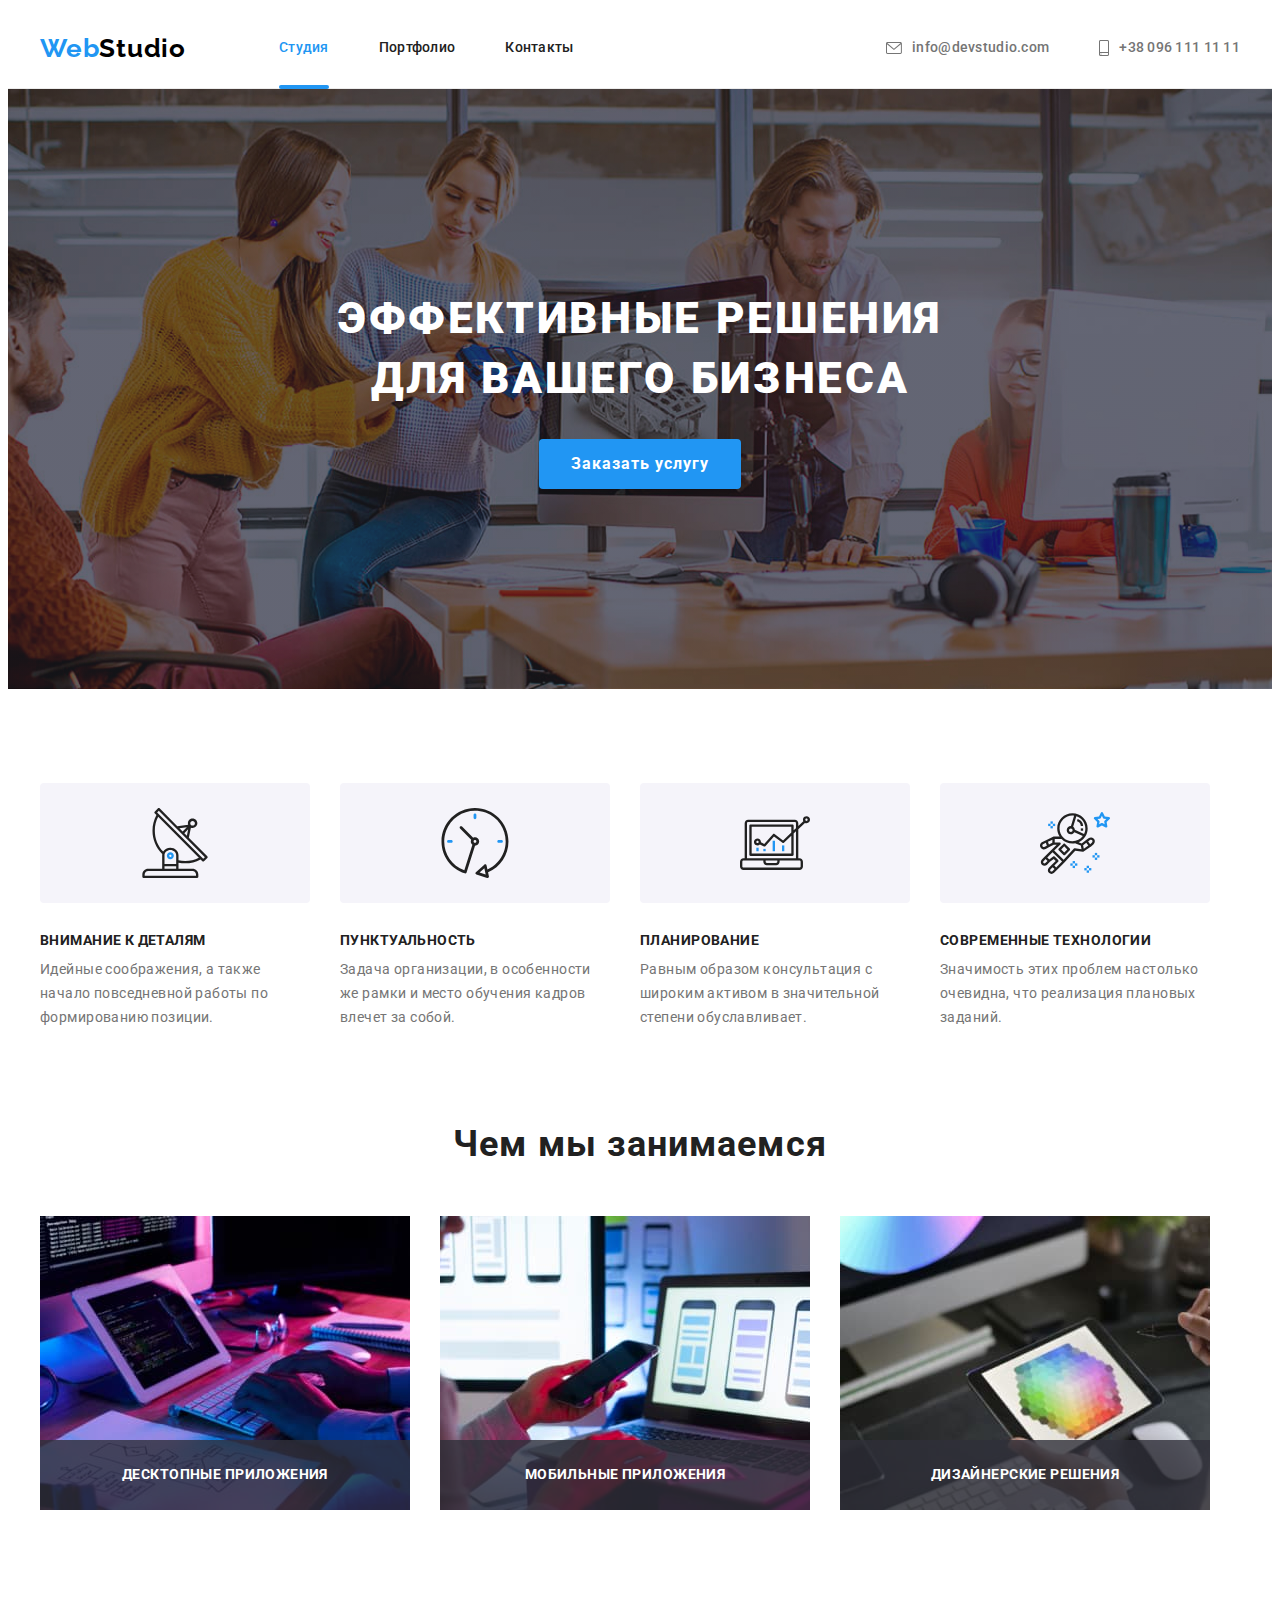
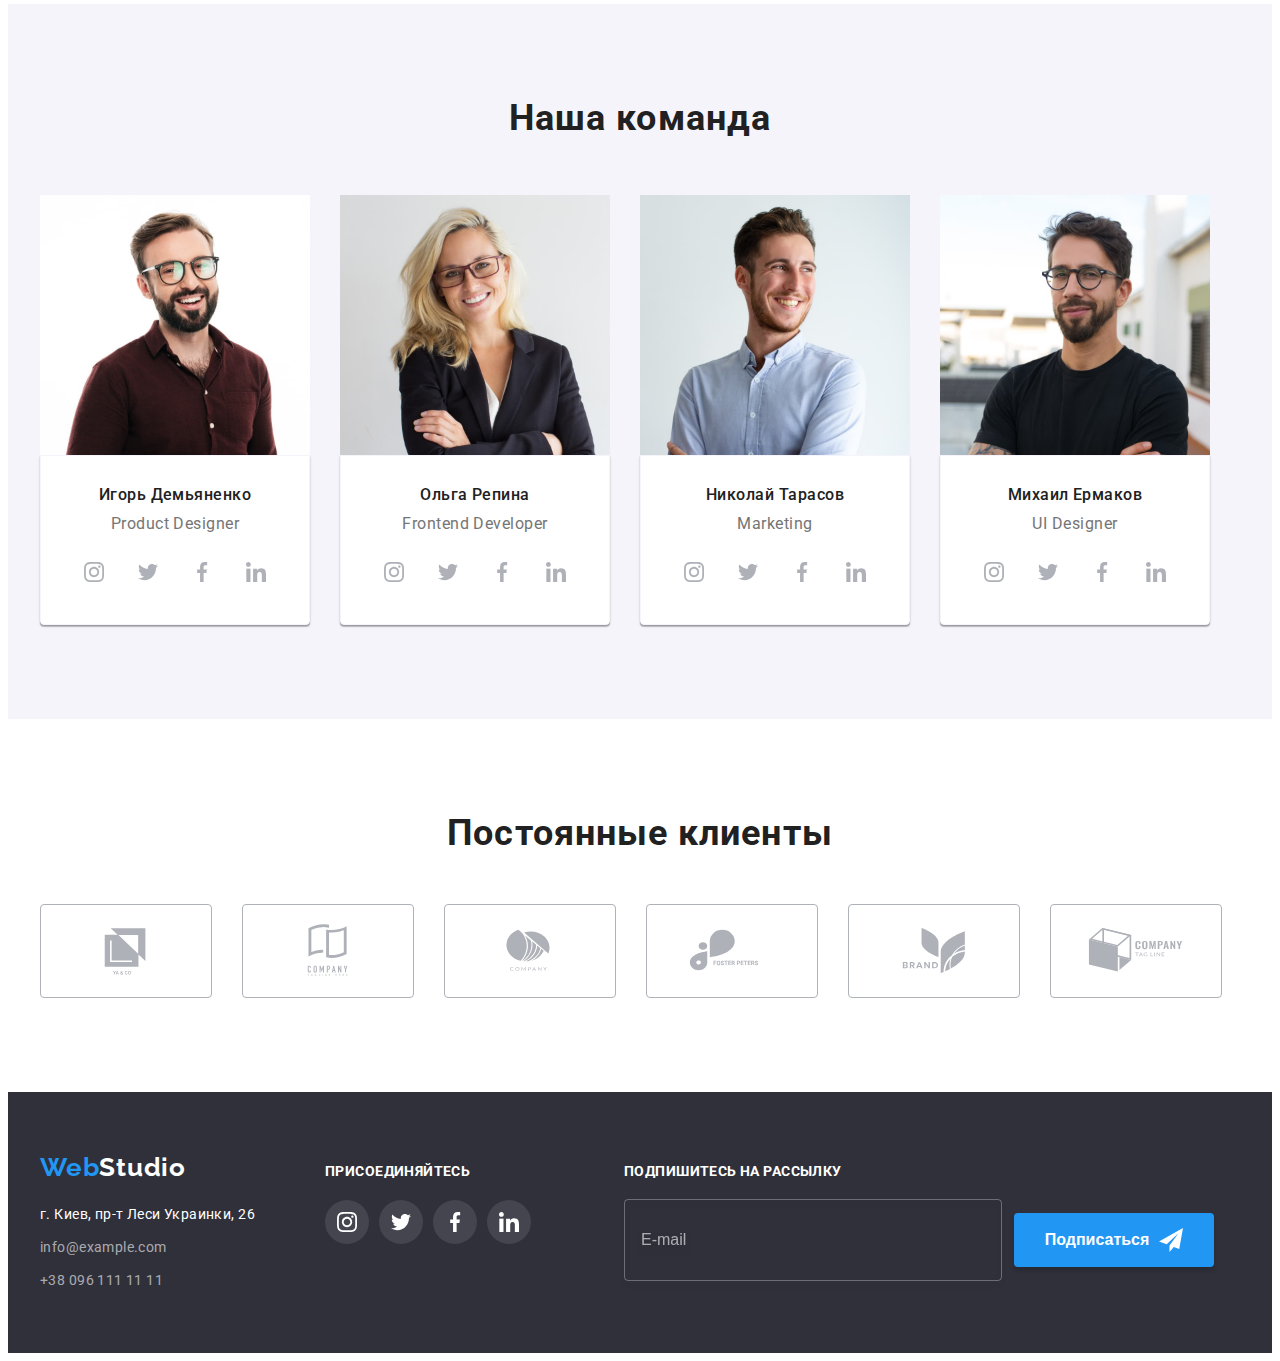
==== index.html @ 28d36714 "copied" ====
<!DOCTYPE html>
<html lang="ru">
  <head>
    <meta charset="UTF-8" />
    <meta http-equiv="X-UA-Compatible" content="IE=edge" />
    <meta name="viewport" content="width=device-width, initial-scale=1.0" />
    <title>Студия</title>
    <link
      rel="stylesheet"
      href="https://cdnjs.cloudflare.com/ajax/libs/modern-normalize/1.1.0/modern-normalize.min.css"
      integrity="sha512-wpPYUAdjBVSE4KJnH1VR1HeZfpl1ub8YT/NKx4PuQ5NmX2tKuGu6U/JRp5y+Y8XG2tV+wKQpNHVUX03MfMFn9Q=="
      crossorigin="anonymous"
      referrerpolicy="no-referrer"
    />
    <link rel="preconnect" href="https://fonts.googleapis.com" />
    <link rel="preconnect" href="https://fonts.gstatic.com" crossorigin />
    <link
      href="https://fonts.googleapis.com/css2?family=Raleway:wght@700&family=Roboto:wght@400;500;700;900&display=swap"
      rel="stylesheet"
    />
    <link rel="stylesheet" href="./css/styles.css" />
  </head>
  <body>
    <!--шапка сайта-->
    <header class="header">
      <div class="container">
        <a class="header-logo link" href="./index.html" lang="en"
          >Web<span class="logo">Studio</span></a
        >
        <nav class="header-nav">
          <ul class="header-nav-list list">
            <li class="header-item">
              <a href="./index.html" class="header-link link active">Студия</a>
            </li>
            <li class="header-item">
              <a href="./portfolio.html" class="header-link link">Портфолио</a>
            </li>
            <li class="header-item">
              <a href="" class="header-link link">Контакты</a>
            </li>
          </ul>
        </nav>
        <ul class="header-contact-list list">
          <li class="header-mail">
            <a href="mailto:info@devstudio.com" class="header-mail-link link">
              <svg class="header-mail-icon" width="16" height="12">
                <use href="./images/sprite.svg#icon-envelope"></use>
              </svg>
              info@devstudio.com</a
            >
          </li>
          <li class="header-tel">
            <a href="tel:+380961111111" class="header-tel-link link">
              <svg class="header-tel-icon" width="10" height="16">
                <use href="./images/sprite.svg#icon-smartphone"></use>
              </svg>
              +38 096 111 11 11</a
            >
          </li>
        </ul>
      </div>
    </header>
    <main>
      <!--герой-->
      <section class="hero section">
        <div class="container">
          <h1 class="hero-title">Эффективные решения для вашего бизнеса</h1>
          <button type="button" class="hero-btn-text" data-modal-open>Заказать услугу</button>
        </div>
      </section>
      <!--преимущества-->
      <section class="preference section">
        <div class="container">
          <h2 class="visually-hidden">Наши преимущества</h2>
          <ul class="preference-list list">
            <li class="preference-item">
              <div class="preference-item-picture">
                <svg class="preference-item-icon" width="70" height="70">
                  <use href="images/sprite.svg#icon-antenna"></use>
                </svg>
              </div>
              <h3 class="preference-item-title">Внимание к деталям</h3>
              <p class="preference-text">
                Идейные соображения, а также начало повседневной работы по
                формированию позиции.
              </p>
            </li>
            <li class="preference-item">
              <div class="preference-item-picture">
                <svg class="preference-item-icon" width="70" height="70">
                  <use href="images/sprite.svg#icon-clock"></use>
                </svg>
              </div>
              <h3 class="preference-item-title">Пунктуальность</h3>
              <p class="preference-text">
                Задача организации, в особенности же рамки и место обучения
                кадров влечет за собой.
              </p>
            </li>
            <li class="preference-item">
              <div class="preference-item-picture">
                <svg class="preference-item-icon" width="70" height="70">
                  <use href="images/sprite.svg#icon-diagram"></use>
                </svg>
              </div>
              <h3 class="preference-item-title">Планирование</h3>
              <p class="preference-text">
                Равным образом консультация с широким активом в значительной
                степени обуславливает.
              </p>
            </li>
            <li class="preference-item">
              <div class="preference-item-picture">
                <svg class="preference-item-icon" width="70" height="70">
                  <use href="images/sprite.svg#icon-astronaut"></use>
                </svg>
              </div>
              <h3 class="preference-item-title">Современные технологии</h3>
              <p class="preference-text">
                Значимость этих проблем настолько очевидна, что реализация
                плановых заданий.
              </p>
            </li>
          </ul>
        </div>
      </section>
      <!--виды работ-->
      <section class="works section">
        <div class="container">
          <h2 class="works-title title-text">Чем мы занимаемся</h2>
          <ul class="works-list list">
            <li class="works-item">
              <img
                src="./images/img-1.jpg"
                alt="разработка сайтов"
                width="370"
                height="294"
              />
              <div class="work-item-wrap">
                <p class="work-item-text">Десктопные приложения</p>
              </div>
            </li>
            <li class="works-item">
              <img
                src="./images/img-2.jpg"
                alt="разработка мобтльных приложений"
                width="370"
                height="294"
              />
               <div class="work-item-wrap">
                <p class="work-item-text">Мобильные приложения</p>
              </div>
            </li>
            <li class="works-item">
              <img
                src="./images/img-3.jpg"
                alt="дизайн"
                width="370"
                height="294"
              />
               <div class="work-item-wrap">
                <p class="work-item-text">Дизайнерские решения</p>
              </div>
            </li>
          </ul>
        </div>
      </section>
      <!--сотрудники-->
      <section class="team section">
        <div class="container">
          <h2 class="team-title title-text">Наша команда</h2>
          <ul class="team-list list">
            <li class="team-item">
              <img
                src="./images/photo1.jpg"
                alt="фото Игоря Демьяненко"
                width="270"
                height="260"
              />
              <div class="team-wrapper">
                <h3 class="team-item-title">Игорь Демьяненко</h3>
                <p lang="en" class="team-item-text">Product Designer</p>
                <ul class="social-list list">
                  <li class="social-list-item">
                    <a href="" class="social-list-link">
                      <svg class="social-link-icon" width="20" height="20">
                        <use href="images/sprite.svg#icon-instagram"></use>
                      </svg>
                    </a>
                  </li>
                  <li class="social-list-item">
                    <a href="" class="social-list-link">
                      <svg class="social-link-icon" width="20" height="20">
                        <use href="images/sprite.svg#icon-twitter"></use>
                      </svg>
                    </a>
                  </li>
                  <li class="social-list-item">
                    <a href="" class="social-list-link">
                      <svg class="social-link-icon" width="20" height="20">
                        <use href="images/sprite.svg#icon-facebook"></use>
                      </svg>
                    </a>
                  </li>
                  <li class="social-list-item">
                    <a href="" class="social-list-link">
                      <svg class="social-link-icon" width="20" height="20">
                        <use href="images/sprite.svg#icon-linkedin"></use>
                      </svg>
                    </a>
                  </li>
                </ul>
              </div>
            </li>
            <li class="team-item">
              <img
                src="./images/photo2.jpg"
                alt="фото Ольги Репиной"
                width="270"
                height="260"
              />
              <div class="team-wrapper">
                <h3 class="team-item-title">Ольга Репина</h3>
                <p lang="en" class="team-item-text">Frontend Developer</p>
                <ul class="social-list list">
                  <li class="social-list-item">
                    <a href="" class="social-list-link">
                      <svg class="social-link-icon" width="20" height="20">
                        <use href="images/sprite.svg#icon-instagram"></use>
                      </svg>
                    </a>
                  </li>
                  <li class="social-list-item">
                    <a href="" class="social-list-link">
                      <svg class="social-link-icon" width="20" height="20">
                        <use href="images/sprite.svg#icon-twitter"></use>
                      </svg>
                    </a>
                  </li>
                  <li class="social-list-item">
                    <a href="" class="social-list-link">
                      <svg class="social-link-icon" width="20" height="20">
                        <use href="images/sprite.svg#icon-facebook"></use>
                      </svg>
                    </a>
                  </li>
                  <li class="social-list-item">
                    <a href="" class="social-list-link">
                      <svg class="social-link-icon" width="20" height="20">
                        <use href="images/sprite.svg#icon-linkedin"></use>
                      </svg>
                    </a>
                  </li>
                </ul>
              </div>
            </li>
            <li class="team-item">
              <img
                src="./images/photo3.jpg"
                alt="фото Николая Тарасова"
                width="270"
                height="260"
              />
              <div class="team-wrapper">
                <h3 class="team-item-title">Николай Тарасов</h3>
                <p lang="en" class="team-item-text">Marketing</p>
                <ul class="social-list list">
                  <li class="social-list-item">
                    <a href="" class="social-list-link">
                      <svg class="social-link-icon" width="20" height="20">
                        <use href="images/sprite.svg#icon-instagram"></use>
                      </svg>
                    </a>
                  </li>
                  <li class="social-list-item">
                    <a href="" class="social-list-link">
                      <svg class="social-link-icon" width="20" height="20">
                        <use href="images/sprite.svg#icon-twitter"></use>
                      </svg>
                    </a>
                  </li>
                  <li class="social-list-item">
                    <a href="" class="social-list-link">
                      <svg class="social-link-icon" width="20" height="20">
                        <use href="images/sprite.svg#icon-facebook"></use>
                      </svg>
                    </a>
                  </li>
                  <li class="social-list-item">
                    <a href="" class="social-list-link">
                      <svg class="social-link-icon" width="20" height="20">
                        <use href="images/sprite.svg#icon-linkedin"></use>
                      </svg>
                    </a>
                  </li>
                </ul>
              </div>
            </li>
            <li class="team-item">
              <img
                src="./images/photo4.jpg"
                alt="фото Михаила Ермаковв"
                width="270"
                height="260"
              />
              <div class="team-wrapper">
                <h3 class="team-item-title">Михаил Ермаков</h3>
                <p lang="en" class="team-item-text">UI Designer</p>
                <ul class="social-list list">
                  <li class="social-list-item">
                    <a href="" class="social-list-link">
                      <svg class="social-link-icon" width="20" height="20">
                        <use href="images/sprite.svg#icon-instagram"></use>
                      </svg>
                    </a>
                  </li>
                  <li class="social-list-item">
                    <a href="" class="social-list-link">
                      <svg class="social-link-icon" width="20" height="20">
                        <use href="images/sprite.svg#icon-twitter"></use>
                      </svg>
                    </a>
                  </li>
                  <li class="social-list-item">
                    <a href="" class="social-list-link">
                      <svg class="social-link-icon" width="20" height="20">
                        <use href="images/sprite.svg#icon-facebook"></use>
                      </svg>
                    </a>
                  </li>
                  <li class="social-list-item">
                    <a href="" class="social-list-link">
                      <svg class="social-link-icon" width="20" height="20">
                        <use href="images/sprite.svg#icon-linkedin"></use>
                      </svg>
                    </a>
                  </li>
                </ul>
              </div>
            </li>
          </ul>
        </div>
      </section>
    
    <!--------------постоянные клиенты-------------->
    <section class="section">
      <div class="container">
        <h2 class="clients-title title-text">Постоянные клиенты</h2>
        <ul class="clients-list list">
          <li class="clients-item">
            <a href="" class="client">
              <svg class="clients-icon" width="106" height="60">
                <use href="./images/sprite.svg#icon-logo1"></use>
              </svg>
            </a>
          </li>
          <li class="clients-item">
            <a href="" class="client">
              <svg class="clients-icon" width="106" height="60">
                <use href="./images/sprite.svg#icon-logo2"></use>
              </svg>
            </a>
          </li>
          <li class="clients-item">
            <a href="" class="client">
              <svg class="clients-icon" width="106" height="60">
                <use href="./images/sprite.svg#icon-logo3"></use>
              </svg>
            </a>
          </li>
          <li class="clients-item">
            <a href="" class="client">
              <svg class="clients-icon" width="106" height="60">
                <use href="./images/sprite.svg#icon-logo4"></use>
              </svg>
            </a>
          </li>
          <li class="clients-item">
            <a href="" class="client">
              <svg class="clients-icon" width="106" height="60">
                <use href="./images/sprite.svg#icon-logo5"></use>
              </svg>
            </a>
          </li>
          <li class="clients-item">
            <a href="" class="client">
              <svg class="clients-icon" width="106" height="60">
                <use href="./images/sprite.svg#icon-logo6"></use>
              </svg>
            </a>
          </li>
        </ul>
      </div>
    </section>
    </main>
    <!--подвал-->
    <footer class="footer section">
      
      <div class="container footer-container">
       
        <div class="footer-contacts">
        <a href="./index.html" lang="en" class="footer-logo-link link"
          >Web<span class="footer-logo">Studio</span></a
        >
        <address class="contacts">
          <ul class="contacts-list list">
            <li class="contacts-item">
              <a
                href="https://bit.ly/3pXMvUd"
                class="adress link"
                target="_blank"
                rel="noopener noreferrer nofollow"
                >г. Киев, пр-т Леси Украинки, 26</a
              >
            </li>
            <li class="contacts-item">
              <a class="adress-item link" href="mailto:info@devstudio.com"
                >info@example.com</a
              >
            </li>
            <li class="contacts-item">
              <a class="adress-item link" href="tel:+380961111111"
                >+38 096 111 11 11</a
              >
            </li>
          </ul>
        </address>
        </div>
        <div class="footer-social">
          <h3 class="footer-social-title">Присоединяйтесь</h3>
          <ul class="footer-social-list list">
            <li class="footer-social-item">
              <a href="" class="footer-social-link">
                      <svg class="footer-social-link-icon" width="20" height="20">
                        <use href="images/sprite.svg#icon-instagram"></use>
                      </svg>
                    </a>
            </li>
            <li class="footer-social-item">
              <a href="" class="footer-social-link">
                      <svg class="footer-social-link-icon" width="20" height="20">
                        <use href="images/sprite.svg#icon-twitter"></use>
                      </svg>
                    </a>
            </li>
            <li class="footer-social-item">
              <a href="" class="footer-social-link">
                      <svg class="footer-social-link-icon" width="20" height="20">
                        <use href="images/sprite.svg#icon-facebook"></use>
                      </svg>
                    </a>
            </li>
            <li class="footer-social-item">
              <a href="" class="footer-social-link">
                      <svg class="footer-social-link-icon" width="20" height="20">
                        <use href="images/sprite.svg#icon-linkedin"></use>
                      </svg>
                    </a>
            </li>
          </ul>
        </div>
        <div class="subscribe">
<h3 class="subscribe-title">Подпишитесь на рассылку</h3>
<form class="subscribe-form">
  <input class="subscribe-mail" type="email" name="mail" placeholder="E-mail">
  <button class="submit-btn" type="submit">Подписаться
    <svg class="submit-btn-icon" width="24" height="24">
      <use href="./images/sprite.svg#icon-icon-send"></use>
    </svg>
  </button>
</form>        
</div>
</div>
    </footer>
    <div class="backdrop is-hidden" data-modal>
      <div class="modal">
        <button type="button" class="modal-close-btn" data-modal-close>
          <svg class="modal-close-btn-icon" width="18" height="18">
            <use href="images/sprite.svg#icon-close-btn">

            </use>
          </svg>
          <script src="./js/modal.js"></script>
        </button>
        <form class="contact-form">
          <b class="modal-form-title">Оставьте свои данные, мы вам перезвоним</b>
          <label class="contact-form-field">
            <span class="contact-form-field-name">
            Имя</span>
            <span class="contact-form-input-wrap">
            <input class="contact-form-input" type="text" name="user-name" minlength="2">
            <svg class="contact-form-input-icon" width="18" height="18">
              <use href="images/sprite.svg#icon-person-modal"></use>
            </svg></span>
          </label>
          <label class="contact-form-field">
            <span class="contact-form-field-name">
            Телефон</span>
            <span class="contact-form-input-wrap">
            <input class="contact-form-input" type="tel" name="user-phone-number" pattern="[0-9]{3}-[0-9]{3}-[0-9]{2}-[0-9]{2}" title="xxx-xxx-xx-xx"> 
            <svg class="contact-form-input-icon" width="18" height="18">
              <use href="images/sprite.svg#icon-phone-modal"></use>
            </svg></span>
          </label>
          <label class="contact-form-field">
            <span class="contact-form-field-name">
            Почта</span>
            <span class="contact-form-input-wrap">
            <input class="contact-form-input" type="email">
            <svg class="contact-form-input-icon" width="18" height="18">
              <use href="images/sprite.svg#icon-email-modal"></use>
            </svg></span>
          </label>
          <label class="contact-form-comment-field">
            <span class="contact-form-field-name">
            Комментарий</span>
            <textarea class="contact-form-comment" name="user-comment" placeholder="Введите текст"></textarea>
          </label>
          <input class="contact-form-checkbox visually-hidden" type="checkbox" id="checkbox-policy" name="usere-policy" required>
          <label class="contact-form-checkbox-label" for="checkbox-policy">Соглашаюсь с рассылкой и принимаю&nbsp; <a class="contact-form-checkbox-link" href="">Условия договора</a></label>
        <button class="contact-form-btn" type="submit">Отправить</button>
        </form>
      </div>
    </div>
  </body>
</html>
---- css/styles.css ----
:root {
  --header-color: #757575;
  --main-title-color: #ffffff;
  --title-color: #212121;
  --main-text-color: #757575;
  --accent-color: #2196f3;
  --btn-color: #212121;
  --tipical-margin: 30px;
  --transition-duration: 250ms;
  --transition-timing-function: cubic-bezier(0.4, 0, 0.2, 1);
}

body {
  font-family: "Roboto", Arial, sans-serif;
}
p,
h1,
h2,
h3,
h4,
h5,
h6 {
  margin: 0;
}
ul,
ol {
  padding: 0;
  margin: 0;
}
button {
  cursor: pointer;
}
img {
  display: block;
}
.link {
  text-decoration: none;
}
.list {
  list-style: none;
  display: flex;
}

.title-text {
  font-weight: 700;
  font-size: 36px;
  line-height: 1.16;
  text-align: center;
  letter-spacing: 0.03em;
}
.visually-hidden {
  position: absolute;
  width: 1px;
  height: 1px;
  margin: -1px;
  border: 0;
  padding: 0;
  white-space: nowrap;
  clip-path: inset(100%);
  clip: rect(0 0 0 0);
  overflow: hidden;
}
.container {
  width: 1200px;
  padding-left: 15px;
  padding-right: 15px;
  margin-left: auto;
  margin-right: auto;
}
.section {
  padding-top: 94px;
  padding-bottom: 94px;
}
/* ------------------Header-------------------*/
.header .container {
  display: flex;
  align-items: center;
}
.header {
  border-bottom: 1px solid #ececec;
}
.header-logo {
  font-family: "Raleway", Tahoma, sans-serif;
  font-weight: 700;
  font-size: 26px;
  line-height: 1.19;
  letter-spacing: 0.03em;
  color: var(--accent-color);
  margin-right: 93px;
}
.logo {
  font-family: "Raleway" Tahoma, sans-serif;
  font-weight: 700;
  font-size: 26px;
  line-height: 1.19;
  letter-spacing: 0.03em;
  color: #000000;
}
.header-link {
  display: block;
  font-weight: 500;
  font-size: 14px;
  line-height: 1.14;
  letter-spacing: 0.02em;
  color: var(--title-color);
  padding: 32px 0;
  transition: color var(--transition-duration) var(--transition-timing-function);
}
.header-link:hover,
.header-link:focus {
  color: var(--accent-color);
}
.header-nav {
  display: flex;
  align-items: center;
}
.header-item {
  display: block;
  position: relative;
}
.header-item:not(:last-child) {
  margin-right: 50px;
}
.header-tel-link {
  transition: color var(--transition-duration) var(--transition-timing-function);
  display: flex;
  align-items: center;
  justify-content: center;
  font-weight: 500;
  font-size: 14px;
  line-height: 1.14;
  letter-spacing: 0.02em;
  color: var(--header-color);
}

.header-mail-link {
  transition: color var(--transition-duration) var(--transition-timing-function);
  display: flex;
  align-items: center;
  justify-content: center;
  font-weight: 500;
  font-size: 14px;
  line-height: 1.14;
  letter-spacing: 0.02em;
  color: var(--header-color);
  margin-left: auto;
}
.header-mail {
  margin-right: 50px;
}
.header-tel-link:hover,
.header-tel-link:focus {
  color: var(--accent-color);
}

.header-mail-link:hover,
.header-mail-link:focus {
  color: var(--accent-color);
}
.link.active {
  color: var(--accent-color);
}
.link.active::before {
  position: absolute;
  left: 0;
  bottom: -1px;
  width: 100%;
  content: "";
  height: 4px;
  background-color: var(--accent-color);
  border-radius: 2px;
  display: block;
}
.header-contact-list {
  margin-left: auto;
}
.header-mail-icon {
  transition: fill var(--transition-duration) var(--transition-timing-function);
  margin-right: 10px;
  fill: var(--main-text-color);
}
.header-tel-icon {
  transition: fill var(--transition-duration) var(--transition-timing-function);
  margin-right: 10px;
  fill: var(--main-text-color);
}
.header-mail-link:focus .header-mail-icon,
.header-mail-link:hover .header-mail-icon {
  fill: var(--accent-color);
}
.header-tel-link:focus .header-tel-icon,
.header-tel-link:hover .header-tel-icon {
  fill: var(--accent-color);
}
/* ------------------Hero--------------------*/

.hero {
  background-image: linear-gradient(
      rgba(47, 48, 58, 0.4),
      rgba(47, 48, 58, 0.4)
    ),
    url("../images/hero-photo.jpg");
  background-size: cover;
  background-color: #2f303a;
  background-position: center;
  text-align: center;
  padding: 200px 0 200px 0;
  margin: auto;
  max-width: 1600px;
  background-position: 50% 50$;
}
.hero-title {
  font-weight: 900;
  font-size: 44px;
  line-height: 1.36;
  text-align: center;
  letter-spacing: 0.06em;
  text-transform: uppercase;
  color: var(--main-title-color);
  margin-bottom: var(--tipical-margin);
  max-width: 696px;
  margin-left: auto;
  margin-right: auto;
}
.hero-btn-text {
  transition: background-color var(--transition-duration)
    var(--transition-timing-function);
  display: inline-block;
  padding: 10px 32px;
  min-width: 200px;
  font-family: inherit;
  font-weight: 700;
  font-size: 16px;
  line-height: 1.87;
  text-align: center;
  letter-spacing: 0.06em;
  box-shadow: 0px 4px 4px rgba(0, 0, 0, 0.15);
  border-radius: 4px;
  border: none;
  color: #ffffff;
  background-color: var(--accent-color);
}
.hero-btn-text:hover,
.hero-btn-text:focus {
  background-color: #188ce8;
}
/* ------------------Preference---------------*/
.preference {
  padding-bottom: 0;
}
.preference-list {
  display: flex;
  justify-content: space-between;
}
.preference-item-picture {
  display: flex;
  align-items: center;
  justify-content: center;
  width: 270px;
  height: 120px;
  background-color: #f5f4fa;
  border-radius: 4px;
  margin-bottom: var(--tipical-margin);
}
.preference-item:not(:last-child) {
  margin-right: var(--tipical-margin);
  max-width: 270px;
}
.preference-item-title {
  font-weight: 700;
  font-size: 14px;
  line-height: 1.14;
  letter-spacing: 0.03em;
  text-transform: uppercase;
  color: var(--title-color);
  margin-bottom: 10px;
}
.preference-text {
  font-size: 14px;
  line-height: 1.71;
  letter-spacing: 0.03em;
  color: var(--main-text-color);
}

/* ------------------Works---------------*/

.works-title {
  color: var(--title-color);
  margin-bottom: 50px;
}
.works-item:not(:nth-child(3n)) {
  margin-right: var(--tipical-margin);
}
.works-item {
  position: relative;
}
.work-item-text {
  font-weight: 700;
  font-size: 14px;
  line-height: 1.14;
  text-align: center;
  letter-spacing: 0.03em;
  text-transform: uppercase;
  color: var(--main-title-color);
}
.work-item-wrap {
  background-color: rgba(47, 48, 58, 0.8);
  padding-top: 27px;
  padding-bottom: 27px;
  position: absolute;
  bottom: 0;
  width: 100%;
}

/* ------------------Team---------------*/
.team {
  background: #f5f4fa;
}
.team-list {
  display: flex;
}
.team-item:not(:nth-child(4n)) {
  margin-right: var(--tipical-margin);
}
.team-title {
  color: var(--title-color);
  margin-bottom: 55px;
}
.team-item-title {
  font-weight: 500;
  font-size: 16px;
  line-height: 1.18;
  text-align: center;
  letter-spacing: 0.03em;
  color: var(--title-color);
  margin-bottom: 10px;
}
.team-item-text {
  font-size: 16px;
  line-height: 1.18;
  text-align: center;
  letter-spacing: 0.03em;
  color: var(--main-text-color);
  margin-bottom: 16px;
}
.team-wrapper {
  background-color: #fff;
  border: 1px solid #f5f4fa;
  padding: var(--tipical-margin);
  box-shadow: 0px 1px 3px rgba(0, 0, 0, 0.12), 0px 1px 1px rgba(0, 0, 0, 0.14),
    0px 2px 1px rgba(0, 0, 0, 0.2);
  border-radius: 0px 0px 4px 4px;
}
.social-list-link {
  transition: background-color var(--transition-duration)
    var(--transition-timing-function);
  display: flex;
  align-items: center;
  justify-content: center;
  width: 44px;
  height: 44px;
  border-radius: 50%;
  background-color: transparent;
}
.social-list {
  display: flex;
  justify-content: center;
}
.social-list-item:not(:last-child) {
  margin-right: 10px;
}
.social-list-link:hover,
.social-list-link:focus {
  background-color: var(--accent-color);
}
.social-list-link:hover .social-link-icon,
.social-list-link:focus .social-link-icon {
  fill: var(--main-title-color);
}
.social-link-icon {
  transition: fill var(--transition-duration)
    var(--transition-timing-function);
  fill: #afb1b8;
}
/*____________________Clients_____________*/
.clients-title {
  font-size: 36px;
  line-height: 1.16;
  text-align: center;
  letter-spacing: 0.03em;
  margin-bottom: 50px;
  color: var(--title-color);
}
.client {
  transition: border-color var(--transition-duration)
    var(--transition-timing-function);
  display: flex;
  align-items: center;
  justify-content: center;
  width: 170px;
  height: 92px;
  border: 1px solid #afb1b8;
  border-radius: 4px;
}
.clients-icon {
  transition: fill var(--transition-duration) var(--transition-timing-function);
  fill: #afb1b8;
}
.clients-item:not(:last-child) {
  margin-right: var(--tipical-margin);
}
.client:hover,
.client:focus {
  border-color: var(--accent-color);
}
.client:hover .clients-icon,
.client:focus .clients-icon {
  fill: var(--accent-color);
}

/* ------------------Footer---------------*/
.footer {
  background-color: #2f303a;
  padding: 60px 0;
}
.footer-logo-link {
  display: inline-block;
  margin-bottom: 20px;
  font-family: "Raleway";
  font-style: normal;
  font-weight: 700;
  font-size: 26px;
  line-height: 31px;
  letter-spacing: 0.03em;
  color: var(--accent-color);
}
.footer-logo {
  color: #ffffff;
}

.contacts {
  font-style: normal;
}
.contacts-list {
  display: inline-block;
}
.footer-contacts {
  display: block;
  margin-right: 70px;
}
.adress-item {
  transition: color var(--transition-duration) var(--transition-timing-function);
  font-style: normal;
  font-size: 14px;
  line-height: 1.71;
  letter-spacing: 0.03em;
  color: rgba(255, 255, 255, 0.6);
}
.contacts-item:not(:last-child) {
  margin-bottom: 9px;
}
.adress-item:hover,
.adress-item:focus {
  color: #ffffff;
}
.adress {
  font-style: normal;
  font-size: 14px;
  line-height: 1.71;
  letter-spacing: 0.03em;
  color: #ffffff;
}
.footer-social {
  display: block;
}
.footer-social-list {
  display: flex;
  align-items: center;
  justify-content: center;
}
.footer-social-title {
  font-size: 14px;
  line-height: 1.14;
  letter-spacing: 0.03em;
  text-transform: uppercase;
  color: var(--main-title-color);
  margin-bottom: 20px;
}
.footer-social-link-icon {
  fill: var(--main-title-color);
}
.footer-social-link {
  transition: background-color var(--transition-duration)
    var(--transition-timing-function);
  display: flex;
  align-items: center;
  justify-content: center;
  width: 44px;
  height: 44px;
  border-radius: 50%;
  background-color: rgba(255, 255, 255, 0.1);
}
.footer-social-link:hover,
.footer-social-link:focus {
  background-color: var(--accent-color);
}

.footer-container {
  display: flex;
  align-items: baseline;
}
.footer-social-item:not(:last-child) {
  margin-right: 10px;
}
.subscribe-title {
  font-weight: 700;
font-size: 14px;
line-height: 1,14;
letter-spacing: 0.03em;
text-transform: uppercase;
color: var(--main-title-color);
margin-left: 93px;
margin-bottom: 20px;
}
.subscribe-mail {
  width: 358px;
  height: 50px;
  border: 1px solid rgba(255, 255, 255, 0.3);
filter: drop-shadow(0px 4px 4px rgba(0, 0, 0, 0.15));
border-radius: 4px;
background-color: transparent;
color: var(--main-title-color);
padding-left: 16px;
padding-top: 15px;
padding-bottom: 15px;
transition: border-color var(--transition-duration) var(--transition-timing-function);
}
.subscribe-mail:focus {
  outline: none;
  border-color: var(--accent-color);
}
.subscribe-mail::placeholder {
  font-size: 16px;
line-height: 20px;
color: rgba(255, 255, 255, 0.6);
}
.submit-btn {
  background-color: var(--accent-color);
  box-shadow: 0px 4px 4px rgba(0, 0, 0, 0.15);
border-radius: 4px;
margin-left: 12px;
padding-top: 10px;
padding-bottom: 10px;
min-width: 200px;
display: flex;
align-items: center;
justify-content: center;
font-weight: 700;
font-size: 16px;
line-height: 30px;
color: var(--main-title-color);
border-color: transparent;
cursor: pointer;
}
.subscribe-form {
  display: flex;
  align-items: center;
  margin-left: 93px;
}
.submit-btn-icon {
  fill: var(--main-title-color);
  margin-left: 10px;
}

/*-------------------Modal-----------------------*/

.backdrop {
  position: fixed;
  top: 0%;
  left: 0%;
  bottom: 0%;
  right: 0%;
  background-color: rgba(0, 0, 0, 0.2);
  transition: opacity var(--transition-duration) var(--transition-timing-function), visibility var(--transition-duration) var(--transition-timing-function);
}
.modal {
  position: absolute;
  left: 50%;
  top: 50%;
  transform: translate(-50%, -50%);
  width: 528px;
  height: 581px;
  background-color: var(--main-title-color);
  border-radius: 4px;
  padding: 40px;
}
.modal-close-btn {
  position: absolute;
  top: 8px;
  right: 8px;
  display: flex;
  align-items: center;
  justify-content: center;
  width: 30px;
  height: 30px;
  border-radius: 50%;
  border: 1px solid rgba(0, 0, 0, 0.1);
  background-color: transparent;
  cursor: pointer;
  padding: 0;
  
}
.modal-close-btn-icon {
  fill: #000000;
  transition: fill var(--transition-duration) var(--transition-timing-function);
}
.modal-close-btn:hover .modal-close-btn-icon,
.modal-close-btn:focus .modal-close-btn-icon {
  fill: var(--accent-color);
}
.backdrop.is-hidden {
  opacity: 0;
  visibility: hidden;
  pointer-events: none;
}
.modal-form-title {
  font-weight: 700;
font-size: 20px;
line-height: 1.15;
text-align: center;
letter-spacing: 0.03em;
color: var(--btn-color);
margin-bottom: 12px;
}
/*---------------------Contact-Form---------------------*/

.contact-form {
  display: flex;
  flex-direction: column;
}
.contact-form-input {
  width: 100%;
  height: 40px;
  padding-left: 42px;
  border: 1px solid rgba(33, 33, 33, 0.2);
border-radius: 4px;
transition: border-color var(--transition-duration) var(--transition-timing-function);
}
.contact-form-input:focus {
  border-color: var(--accent-color);
  outline: none;
} 
.contact-form-field{
  font-size: 12px;
  line-height: 1.16;
  letter-spacing: 0.01em;
  color: var(--header-color);  
  display: block;
  
}
.contact-form-field:not(:last-child) {
  margin-bottom: 10px;
}
.contact-form-field-name {
  font-size: 12px;
line-height: 1.16;
letter-spacing: 0.01em;
color: var(--main-text-color);
display: block;
}
.contact-form-input-icon {
  position: absolute;
  top: 50%;
  left: 12px;
  transform: translateY(-50%);
  fill: var(--btn-color);
  transition: fill var(--transition-duration) var(--transition-timing-function);
}
.contact-form-input:focus + .contact-form-input-icon {
fill: var(--accent-color);
}
.contact-form-input-wrap {
  position: relative;
  display: block;
  margin-top: 4px;
/*   width: 448px;
  height: 40px; */
}
.contact-form-comment {
  display: block;
  width: 100%;
  height: 120px;
  margin-top: 4px;
  padding: 12px 16px;
  font-size: 14px;
  line-height: 1.14;
  letter-spacing: 0.01em;
  resize: none;
  border: 1px solid rgba(33, 33, 33, 0.2);
border-radius: 4px;
transition: border-color var(--transition-duration) var(--transition-timing-function);
}
.contact-form-comment::placeholder {
  color:  rgba(117, 117, 117, 0.5);
  font-size: 14px;
line-height: 1.14;
letter-spacing: 0.01em;
}
.contact-form-comment:focus {
  border-color: var(--accent-color);
  outline: none;
} 
.contact-form-checkbox-label {
  display: flex;
  align-items: center;
  font-size: 14px;
line-height: 1.71;
letter-spacing: 0.03em;
color: var(--main-text-color);
margin-top: 20px;
margin-left: 12px;
}
.contact-form-checkbox-label::before {
  content: "";
  display: block;
  margin-right: 7px;
  height: 15px;
  width: 16px;
  border: 1px solid var(--btn-color);
cursor: pointer;
}
.contact-form-checkbox:checked + .contact-form-checkbox-label::before {
  background-color: var(--accent-color);
  background-image: url(../images/icon\ check.svg);
  background-position: center;
  border-color: transparent;
}
.contact-form-checkbox:focus + .contact-form-checkbox-label::before {
  border: 2px solid var(--accent-color);
}
.contact-form-checkbox-link {
  color: var(--accent-color);
}
.contact-form-btn {
  color: var(--main-title-color);
  background-color: var(--accent-color);
  box-shadow: 0px 4px 4px rgba(0, 0, 0, 0.25);
  font-weight: 700;
font-size: 16px;
line-height: 1.88;
text-align: center;
letter-spacing: 0.06em;
cursor: pointer;
  border-radius: 4px;
  border: none;
  min-width: 200px;
  padding-top: 10px;
  padding-bottom: 10px;
  align-self: center;
  margin-top: var(--tipical-margin);
  transition: background-color var(--transition-duration) var(--transition-timing-function);
}
.contact-form-btn:hover,
.contact-form-btn:focus {
  background-color: #188ce8;
}
/* ------------------Portfolio-filters---------------*/
.filters-btn {
  transition: color var(--transition-duration) var(--transition-timing-function),
    background-color var(--transition-duration)
      var(--transition-timing-function),
    box-shadow var(--transition-duration) var(--transition-timing-function);
  font-family: inherit;
  font-weight: 500;
  font-size: 16px;
  line-height: 1.62;
  text-align: center;
  letter-spacing: 0.03em;
  cursor: pointer;
  border-radius: 4px;
  border: none;
  color: var(--btn-color);
  background-color: #f5f4fa;
  text-align: center;
  padding: 6px 22px;
}
.filters-btn:hover,
.filters-btn:focus {
  color: #ffffff;
  background-color: var(--accent-color);
  box-shadow: 0px 4px 4px rgba(0, 0, 0, 0.25);
}
.filters-item:not(:last-child) {
  margin-right: 8px;
}
.projects-item-title {
  font-weight: 700;
  font-size: 18px;
  line-height: 2;
  letter-spacing: 0.06em;
  color: var(--title-color);
  margin-bottom: 4px;
}
.projects-item-text {
  font-size: 16px;
  line-height: 1.88;
  letter-spacing: 0.03em;
  color: #757575;
}
.filters-list {
  margin-bottom: 50px;
  align-items: center;
  justify-content: center;
}
.projects-list {
  display: flex;
  flex-wrap: wrap;
  margin-left: -30px;
  margin-top: -30px;
}
.projects-items {
  flex-basis: calc((100% - 90px) / 3);
  margin-left: 30px;
  margin-top: 30px;
}
.project-text-wraper {
  border-bottom: 1px solid #eeeeee;
  border-right: 1px solid #eeeeee;
  border-left: 1px solid #eeeeee;
  padding: 24px 20px;
}
.project-link {
  transition: box-shadow var(--transition-duration)
    var(--transition-timing-function);
  display: block;
}
.project-link:hover,
.project-link:focus {
  box-shadow: 0px 1px 1px rgba(0, 0, 0, 0.12), 0px 4px 4px rgba(0, 0, 0, 0.06),
    1px 4px 6px rgba(0, 0, 0, 0.16);
}
.project-link-text {
  transform: translateY(0);
  position: absolute;
  top: 100%;
  left: 0;
  width: 100%;
  height: 100%;
  font-size: 18px;
  line-height: 1.55;
  color: var(--main-title-color);
  letter-spacing: 0.03em;
  background-color: var(--accent-color);
  padding: 64px 23px;
  transition: transform var(--transition-duration)
    var(--transition-timing-function);
}
.project-link-wrap {
  position: relative;
  overflow: hidden;
}
.project-link:hover .project-link-text,
.project-link:focus .project-link-text {
  transform: translateY(-100%);
  transition: transform var(--transition-duration)
    var(--transition-timing-function);
}
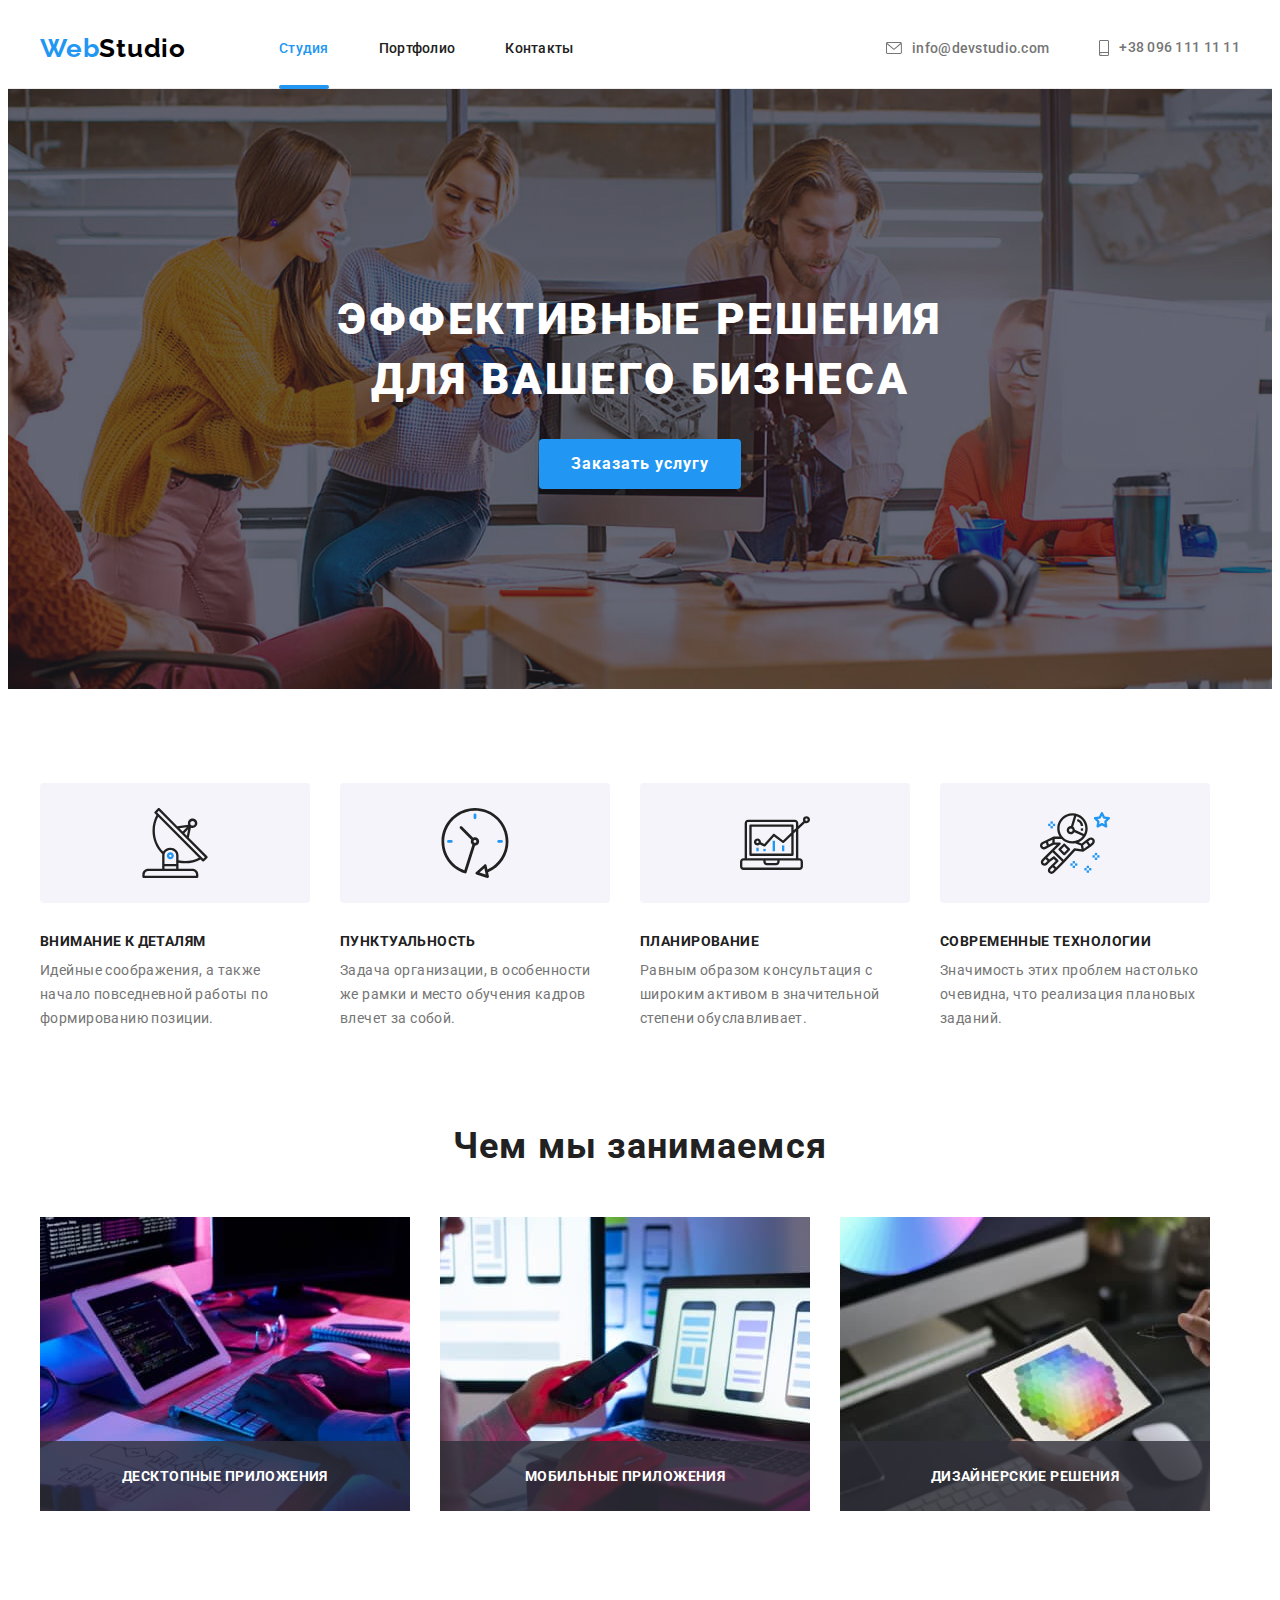
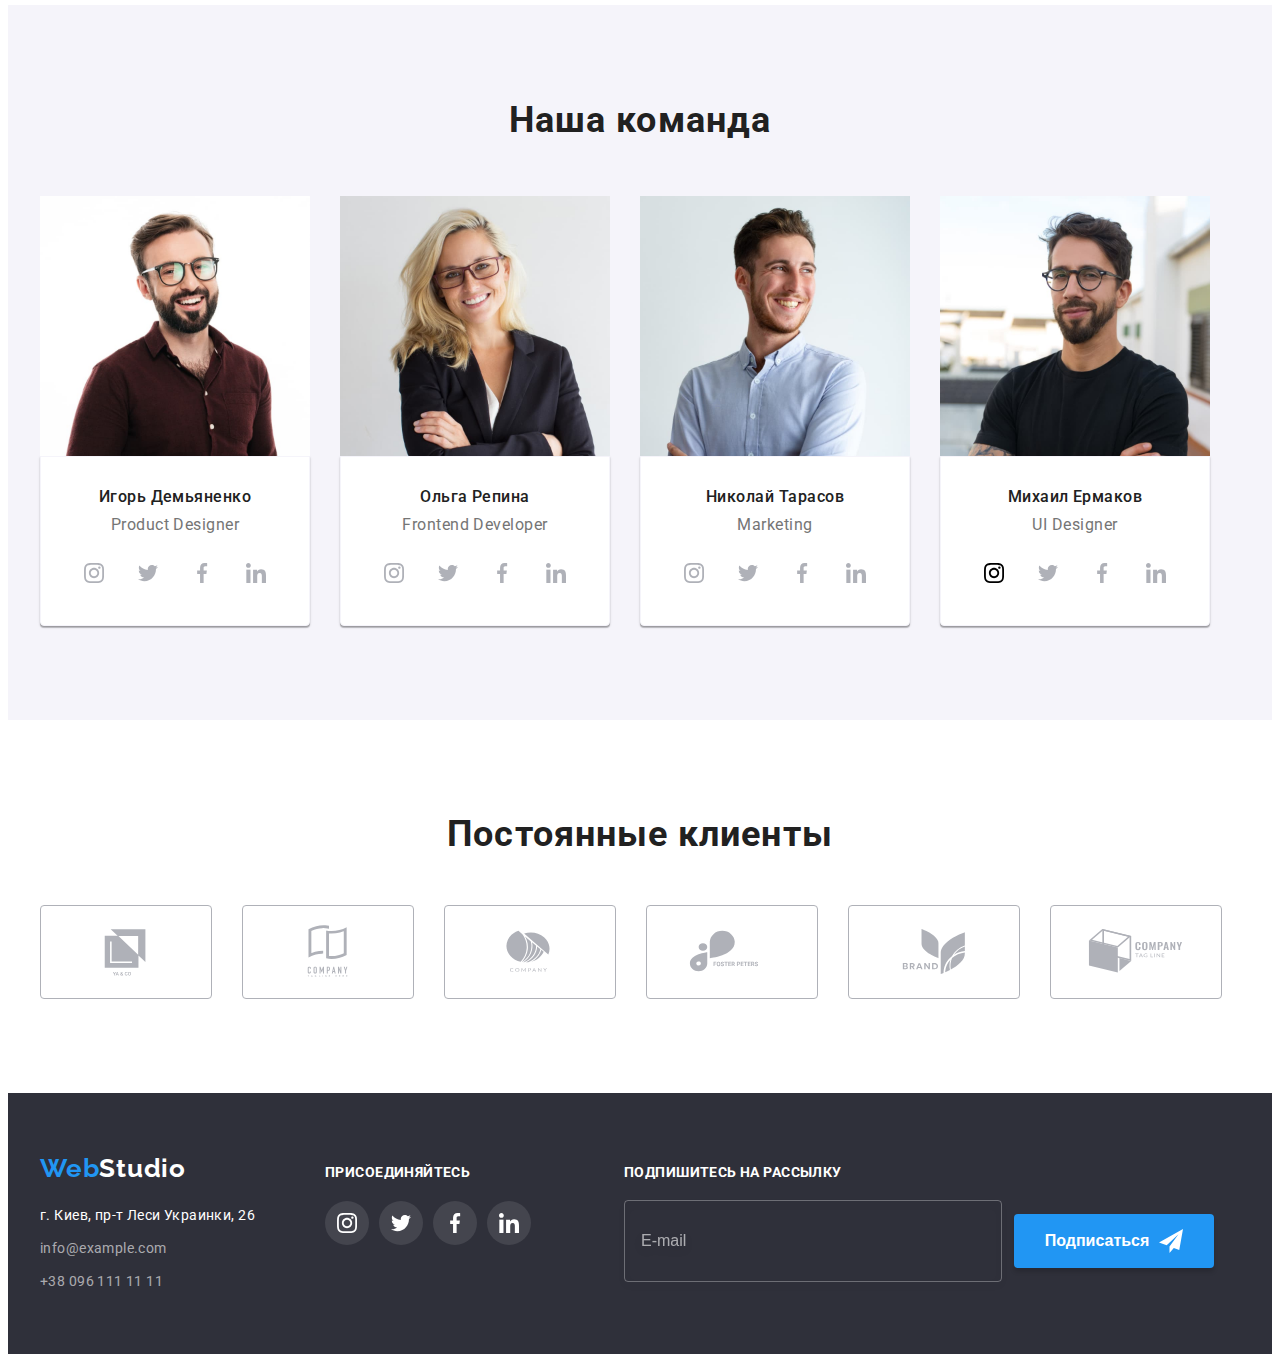
==== commit 0c2fa0dc: "BEM" ====
--- a/index.html
+++ b/index.html
@@ -18,40 +18,41 @@
       href="https://fonts.googleapis.com/css2?family=Raleway:wght@700&family=Roboto:wght@400;500;700;900&display=swap"
       rel="stylesheet"
     />
+    <link rel="stylesheet" href="./css/main.min.css" />
     <link rel="stylesheet" href="./css/styles.css" />
   </head>
   <body>
     <!--шапка сайта-->
     <header class="header">
       <div class="container">
-        <a class="header-logo link" href="./index.html" lang="en"
+        <a class="header__logo link" href="./index.html" lang="en"
           >Web<span class="logo">Studio</span></a
         >
-        <nav class="header-nav">
-          <ul class="header-nav-list list">
-            <li class="header-item">
-              <a href="./index.html" class="header-link link active">Студия</a>
-            </li>
-            <li class="header-item">
-              <a href="./portfolio.html" class="header-link link">Портфолио</a>
-            </li>
-            <li class="header-item">
-              <a href="" class="header-link link">Контакты</a>
+        <nav class="header__nav">
+          <ul class="header-nav__list list">
+            <li class="header__item">
+              <a href="./index.html" class="header__link link active">Студия</a>
+            </li>
+            <li class="header__item">
+              <a href="./portfolio.html" class="header__link link">Портфолио</a>
+            </li>
+            <li class="header__item">
+              <a href="" class="header__link link">Контакты</a>
             </li>
           </ul>
         </nav>
-        <ul class="header-contact-list list">
-          <li class="header-mail">
-            <a href="mailto:info@devstudio.com" class="header-mail-link link">
-              <svg class="header-mail-icon" width="16" height="12">
+        <ul class="header-contact__list list">
+          <li class="header__mail">
+            <a href="mailto:info@devstudio.com" class="header-mail__link link">
+              <svg class="header-mail__icon" width="16" height="12">
                 <use href="./images/sprite.svg#icon-envelope"></use>
               </svg>
               info@devstudio.com</a
             >
           </li>
-          <li class="header-tel">
-            <a href="tel:+380961111111" class="header-tel-link link">
-              <svg class="header-tel-icon" width="10" height="16">
+          <li class="header__tel">
+            <a href="tel:+380961111111" class="header-tel__link link">
+              <svg class="header-tel__icon" width="10" height="16">
                 <use href="./images/sprite.svg#icon-smartphone"></use>
               </svg>
               +38 096 111 11 11</a
@@ -64,58 +65,60 @@
       <!--герой-->
       <section class="hero section">
         <div class="container">
-          <h1 class="hero-title">Эффективные решения для вашего бизнеса</h1>
-          <button type="button" class="hero-btn-text" data-modal-open>Заказать услугу</button>
+          <h1 class="hero__title">Эффективные решения для вашего бизнеса</h1>
+          <button type="button" class="hero-btn__text" data-modal-open>
+            Заказать услугу
+          </button>
         </div>
       </section>
       <!--преимущества-->
       <section class="preference section">
         <div class="container">
           <h2 class="visually-hidden">Наши преимущества</h2>
-          <ul class="preference-list list">
+          <ul class="preference__list list">
             <li class="preference-item">
-              <div class="preference-item-picture">
-                <svg class="preference-item-icon" width="70" height="70">
+              <div class="preference-item__picture">
+                <svg class="preference-item__icon" width="70" height="70">
                   <use href="images/sprite.svg#icon-antenna"></use>
                 </svg>
               </div>
-              <h3 class="preference-item-title">Внимание к деталям</h3>
+              <h3 class="preference-item__title">Внимание к деталям</h3>
               <p class="preference-text">
                 Идейные соображения, а также начало повседневной работы по
                 формированию позиции.
               </p>
             </li>
             <li class="preference-item">
-              <div class="preference-item-picture">
-                <svg class="preference-item-icon" width="70" height="70">
+              <div class="preference-item__picture">
+                <svg class="preference-item__icon" width="70" height="70">
                   <use href="images/sprite.svg#icon-clock"></use>
                 </svg>
               </div>
-              <h3 class="preference-item-title">Пунктуальность</h3>
+              <h3 class="preference-item__title">Пунктуальность</h3>
               <p class="preference-text">
                 Задача организации, в особенности же рамки и место обучения
                 кадров влечет за собой.
               </p>
             </li>
             <li class="preference-item">
-              <div class="preference-item-picture">
-                <svg class="preference-item-icon" width="70" height="70">
+              <div class="preference-item__picture">
+                <svg class="preference-item__icon" width="70" height="70">
                   <use href="images/sprite.svg#icon-diagram"></use>
                 </svg>
               </div>
-              <h3 class="preference-item-title">Планирование</h3>
+              <h3 class="preference-item__title">Планирование</h3>
               <p class="preference-text">
                 Равным образом консультация с широким активом в значительной
                 степени обуславливает.
               </p>
             </li>
             <li class="preference-item">
-              <div class="preference-item-picture">
-                <svg class="preference-item-icon" width="70" height="70">
+              <div class="preference-item__picture">
+                <svg class="preference-item__icon" width="70" height="70">
                   <use href="images/sprite.svg#icon-astronaut"></use>
                 </svg>
               </div>
-              <h3 class="preference-item-title">Современные технологии</h3>
+              <h3 class="preference-item__title">Современные технологии</h3>
               <p class="preference-text">
                 Значимость этих проблем настолько очевидна, что реализация
                 плановых заданий.
@@ -147,7 +150,7 @@
                 width="370"
                 height="294"
               />
-               <div class="work-item-wrap">
+              <div class="work-item-wrap">
                 <p class="work-item-text">Мобильные приложения</p>
               </div>
             </li>
@@ -158,7 +161,7 @@
                 width="370"
                 height="294"
               />
-               <div class="work-item-wrap">
+              <div class="work-item-wrap">
                 <p class="work-item-text">Дизайнерские решения</p>
               </div>
             </li>
@@ -168,9 +171,9 @@
       <!--сотрудники-->
       <section class="team section">
         <div class="container">
-          <h2 class="team-title title-text">Наша команда</h2>
-          <ul class="team-list list">
-            <li class="team-item">
+          <h2 class="team__title title-text">Наша команда</h2>
+          <ul class="team__list list">
+            <li class="team__item">
               <img
                 src="./images/photo1.jpg"
                 alt="фото Игоря Демьяненко"
@@ -178,33 +181,33 @@
                 height="260"
               />
               <div class="team-wrapper">
-                <h3 class="team-item-title">Игорь Демьяненко</h3>
-                <p lang="en" class="team-item-text">Product Designer</p>
+                <h3 class="team-item__title">Игорь Демьяненко</h3>
+                <p lang="en" class="team-item__text">Product Designer</p>
                 <ul class="social-list list">
-                  <li class="social-list-item">
-                    <a href="" class="social-list-link">
-                      <svg class="social-link-icon" width="20" height="20">
+                  <li class="social-list__item">
+                    <a href="" class="social-list__link">
+                      <svg class="social-link__icon" width="20" height="20">
                         <use href="images/sprite.svg#icon-instagram"></use>
                       </svg>
                     </a>
                   </li>
-                  <li class="social-list-item">
-                    <a href="" class="social-list-link">
-                      <svg class="social-link-icon" width="20" height="20">
+                  <li class="social-list__item">
+                    <a href="" class="social-list__link">
+                      <svg class="social-link__icon" width="20" height="20">
                         <use href="images/sprite.svg#icon-twitter"></use>
                       </svg>
                     </a>
                   </li>
-                  <li class="social-list-item">
-                    <a href="" class="social-list-link">
-                      <svg class="social-link-icon" width="20" height="20">
+                  <li class="social-list__item">
+                    <a href="" class="social-list__link">
+                      <svg class="social-link__icon" width="20" height="20">
                         <use href="images/sprite.svg#icon-facebook"></use>
                       </svg>
                     </a>
                   </li>
-                  <li class="social-list-item">
-                    <a href="" class="social-list-link">
-                      <svg class="social-link-icon" width="20" height="20">
+                  <li class="social-list__item">
+                    <a href="" class="social-list__link">
+                      <svg class="social-link__icon" width="20" height="20">
                         <use href="images/sprite.svg#icon-linkedin"></use>
                       </svg>
                     </a>
@@ -212,7 +215,7 @@
                 </ul>
               </div>
             </li>
-            <li class="team-item">
+            <li class="team__item">
               <img
                 src="./images/photo2.jpg"
                 alt="фото Ольги Репиной"
@@ -220,33 +223,33 @@
                 height="260"
               />
               <div class="team-wrapper">
-                <h3 class="team-item-title">Ольга Репина</h3>
-                <p lang="en" class="team-item-text">Frontend Developer</p>
+                <h3 class="team-item__title">Ольга Репина</h3>
+                <p lang="en" class="team-item__text">Frontend Developer</p>
                 <ul class="social-list list">
-                  <li class="social-list-item">
-                    <a href="" class="social-list-link">
-                      <svg class="social-link-icon" width="20" height="20">
+                  <li class="social-list__item">
+                    <a href="" class="social-list__link">
+                      <svg class="social-link__icon" width="20" height="20">
                         <use href="images/sprite.svg#icon-instagram"></use>
                       </svg>
                     </a>
                   </li>
-                  <li class="social-list-item">
-                    <a href="" class="social-list-link">
-                      <svg class="social-link-icon" width="20" height="20">
+                  <li class="social-list__item">
+                    <a href="" class="social-list__link">
+                      <svg class="social-link__icon" width="20" height="20">
                         <use href="images/sprite.svg#icon-twitter"></use>
                       </svg>
                     </a>
                   </li>
-                  <li class="social-list-item">
-                    <a href="" class="social-list-link">
-                      <svg class="social-link-icon" width="20" height="20">
+                  <li class="social-list__item">
+                    <a href="" class="social-list__link">
+                      <svg class="social-link__icon" width="20" height="20">
                         <use href="images/sprite.svg#icon-facebook"></use>
                       </svg>
                     </a>
                   </li>
-                  <li class="social-list-item">
-                    <a href="" class="social-list-link">
-                      <svg class="social-link-icon" width="20" height="20">
+                  <li class="social-list__item">
+                    <a href="" class="social-list__link">
+                      <svg class="social-link__icon" width="20" height="20">
                         <use href="images/sprite.svg#icon-linkedin"></use>
                       </svg>
                     </a>
@@ -254,7 +257,7 @@
                 </ul>
               </div>
             </li>
-            <li class="team-item">
+            <li class="team__item">
               <img
                 src="./images/photo3.jpg"
                 alt="фото Николая Тарасова"
@@ -262,33 +265,33 @@
                 height="260"
               />
               <div class="team-wrapper">
-                <h3 class="team-item-title">Николай Тарасов</h3>
-                <p lang="en" class="team-item-text">Marketing</p>
+                <h3 class="team-item__title">Николай Тарасов</h3>
+                <p lang="en" class="team-item__text">Marketing</p>
                 <ul class="social-list list">
-                  <li class="social-list-item">
-                    <a href="" class="social-list-link">
-                      <svg class="social-link-icon" width="20" height="20">
+                  <li class="social-list__item">
+                    <a href="" class="social-list__link">
+                      <svg class="social-link__icon" width="20" height="20">
                         <use href="images/sprite.svg#icon-instagram"></use>
                       </svg>
                     </a>
                   </li>
-                  <li class="social-list-item">
-                    <a href="" class="social-list-link">
-                      <svg class="social-link-icon" width="20" height="20">
+                  <li class="social-list__item">
+                    <a href="" class="social-list__link">
+                      <svg class="social-link__icon" width="20" height="20">
                         <use href="images/sprite.svg#icon-twitter"></use>
                       </svg>
                     </a>
                   </li>
-                  <li class="social-list-item">
-                    <a href="" class="social-list-link">
-                      <svg class="social-link-icon" width="20" height="20">
+                  <li class="social-list__item">
+                    <a href="" class="social-list__link">
+                      <svg class="social-link__icon" width="20" height="20">
                         <use href="images/sprite.svg#icon-facebook"></use>
                       </svg>
                     </a>
                   </li>
-                  <li class="social-list-item">
-                    <a href="" class="social-list-link">
-                      <svg class="social-link-icon" width="20" height="20">
+                  <li class="social-list__item">
+                    <a href="" class="social-list__link">
+                      <svg class="social-link__icon" width="20" height="20">
                         <use href="images/sprite.svg#icon-linkedin"></use>
                       </svg>
                     </a>
@@ -296,7 +299,7 @@
                 </ul>
               </div>
             </li>
-            <li class="team-item">
+            <li class="team__item">
               <img
                 src="./images/photo4.jpg"
                 alt="фото Михаила Ермаковв"
@@ -304,33 +307,33 @@
                 height="260"
               />
               <div class="team-wrapper">
-                <h3 class="team-item-title">Михаил Ермаков</h3>
-                <p lang="en" class="team-item-text">UI Designer</p>
+                <h3 class="team-item__title">Михаил Ермаков</h3>
+                <p lang="en" class="team-item__text">UI Designer</p>
                 <ul class="social-list list">
-                  <li class="social-list-item">
-                    <a href="" class="social-list-link">
+                  <li class="social-list__item">
+                    <a href="" class="social-list__link">
                       <svg class="social-link-icon" width="20" height="20">
                         <use href="images/sprite.svg#icon-instagram"></use>
                       </svg>
                     </a>
                   </li>
-                  <li class="social-list-item">
-                    <a href="" class="social-list-link">
-                      <svg class="social-link-icon" width="20" height="20">
+                  <li class="social-list__item">
+                    <a href="" class="social-list__link">
+                      <svg class="social-link__icon" width="20" height="20">
                         <use href="images/sprite.svg#icon-twitter"></use>
                       </svg>
                     </a>
                   </li>
-                  <li class="social-list-item">
-                    <a href="" class="social-list-link">
-                      <svg class="social-link-icon" width="20" height="20">
+                  <li class="social-list__item">
+                    <a href="" class="social-list__link">
+                      <svg class="social-link__icon" width="20" height="20">
                         <use href="images/sprite.svg#icon-facebook"></use>
                       </svg>
                     </a>
                   </li>
-                  <li class="social-list-item">
-                    <a href="" class="social-list-link">
-                      <svg class="social-link-icon" width="20" height="20">
+                  <li class="social-list__item">
+                    <a href="" class="social-list__link">
+                      <svg class="social-link__icon" width="20" height="20">
                         <use href="images/sprite.svg#icon-linkedin"></use>
                       </svg>
                     </a>
@@ -341,184 +344,213 @@
           </ul>
         </div>
       </section>
-    
-    <!--------------постоянные клиенты-------------->
-    <section class="section">
-      <div class="container">
-        <h2 class="clients-title title-text">Постоянные клиенты</h2>
-        <ul class="clients-list list">
-          <li class="clients-item">
-            <a href="" class="client">
-              <svg class="clients-icon" width="106" height="60">
-                <use href="./images/sprite.svg#icon-logo1"></use>
-              </svg>
-            </a>
-          </li>
-          <li class="clients-item">
-            <a href="" class="client">
-              <svg class="clients-icon" width="106" height="60">
-                <use href="./images/sprite.svg#icon-logo2"></use>
-              </svg>
-            </a>
-          </li>
-          <li class="clients-item">
-            <a href="" class="client">
-              <svg class="clients-icon" width="106" height="60">
-                <use href="./images/sprite.svg#icon-logo3"></use>
-              </svg>
-            </a>
-          </li>
-          <li class="clients-item">
-            <a href="" class="client">
-              <svg class="clients-icon" width="106" height="60">
-                <use href="./images/sprite.svg#icon-logo4"></use>
-              </svg>
-            </a>
-          </li>
-          <li class="clients-item">
-            <a href="" class="client">
-              <svg class="clients-icon" width="106" height="60">
-                <use href="./images/sprite.svg#icon-logo5"></use>
-              </svg>
-            </a>
-          </li>
-          <li class="clients-item">
-            <a href="" class="client">
-              <svg class="clients-icon" width="106" height="60">
-                <use href="./images/sprite.svg#icon-logo6"></use>
-              </svg>
-            </a>
-          </li>
-        </ul>
-      </div>
-    </section>
+
+      <!--------------постоянные клиенты-------------->
+      <section class="section">
+        <div class="container">
+          <h2 class="clients-title title-text">Постоянные клиенты</h2>
+          <ul class="clients-list list">
+            <li class="clients-item">
+              <a href="" class="client">
+                <svg class="clients-icon" width="106" height="60">
+                  <use href="./images/sprite.svg#icon-logo1"></use>
+                </svg>
+              </a>
+            </li>
+            <li class="clients-item">
+              <a href="" class="client">
+                <svg class="clients-icon" width="106" height="60">
+                  <use href="./images/sprite.svg#icon-logo2"></use>
+                </svg>
+              </a>
+            </li>
+            <li class="clients-item">
+              <a href="" class="client">
+                <svg class="clients-icon" width="106" height="60">
+                  <use href="./images/sprite.svg#icon-logo3"></use>
+                </svg>
+              </a>
+            </li>
+            <li class="clients-item">
+              <a href="" class="client">
+                <svg class="clients-icon" width="106" height="60">
+                  <use href="./images/sprite.svg#icon-logo4"></use>
+                </svg>
+              </a>
+            </li>
+            <li class="clients-item">
+              <a href="" class="client">
+                <svg class="clients-icon" width="106" height="60">
+                  <use href="./images/sprite.svg#icon-logo5"></use>
+                </svg>
+              </a>
+            </li>
+            <li class="clients-item">
+              <a href="" class="client">
+                <svg class="clients-icon" width="106" height="60">
+                  <use href="./images/sprite.svg#icon-logo6"></use>
+                </svg>
+              </a>
+            </li>
+          </ul>
+        </div>
+      </section>
     </main>
     <!--подвал-->
     <footer class="footer section">
-      
       <div class="container footer-container">
-       
         <div class="footer-contacts">
-        <a href="./index.html" lang="en" class="footer-logo-link link"
-          >Web<span class="footer-logo">Studio</span></a
-        >
-        <address class="contacts">
-          <ul class="contacts-list list">
-            <li class="contacts-item">
-              <a
-                href="https://bit.ly/3pXMvUd"
-                class="adress link"
-                target="_blank"
-                rel="noopener noreferrer nofollow"
-                >г. Киев, пр-т Леси Украинки, 26</a
-              >
-            </li>
-            <li class="contacts-item">
-              <a class="adress-item link" href="mailto:info@devstudio.com"
-                >info@example.com</a
-              >
-            </li>
-            <li class="contacts-item">
-              <a class="adress-item link" href="tel:+380961111111"
-                >+38 096 111 11 11</a
-              >
-            </li>
-          </ul>
-        </address>
+          <a href="./index.html" lang="en" class="footer-logo-link link"
+            >Web<span class="footer__logo">Studio</span></a
+          >
+          <address class="contacts">
+            <ul class="contacts-list list">
+              <li class="contacts-item">
+                <a
+                  href="https://bit.ly/3pXMvUd"
+                  class="adress link"
+                  target="_blank"
+                  rel="noopener noreferrer nofollow"
+                  >г. Киев, пр-т Леси Украинки, 26</a
+                >
+              </li>
+              <li class="contacts-item">
+                <a class="adress-item link" href="mailto:info@devstudio.com"
+                  >info@example.com</a
+                >
+              </li>
+              <li class="contacts-item">
+                <a class="adress-item link" href="tel:+380961111111"
+                  >+38 096 111 11 11</a
+                >
+              </li>
+            </ul>
+          </address>
         </div>
         <div class="footer-social">
           <h3 class="footer-social-title">Присоединяйтесь</h3>
           <ul class="footer-social-list list">
             <li class="footer-social-item">
               <a href="" class="footer-social-link">
-                      <svg class="footer-social-link-icon" width="20" height="20">
-                        <use href="images/sprite.svg#icon-instagram"></use>
-                      </svg>
-                    </a>
+                <svg class="footer-social-link-icon" width="20" height="20">
+                  <use href="images/sprite.svg#icon-instagram"></use>
+                </svg>
+              </a>
             </li>
             <li class="footer-social-item">
               <a href="" class="footer-social-link">
-                      <svg class="footer-social-link-icon" width="20" height="20">
-                        <use href="images/sprite.svg#icon-twitter"></use>
-                      </svg>
-                    </a>
+                <svg class="footer-social-link-icon" width="20" height="20">
+                  <use href="images/sprite.svg#icon-twitter"></use>
+                </svg>
+              </a>
             </li>
             <li class="footer-social-item">
               <a href="" class="footer-social-link">
-                      <svg class="footer-social-link-icon" width="20" height="20">
-                        <use href="images/sprite.svg#icon-facebook"></use>
-                      </svg>
-                    </a>
+                <svg class="footer-social-link-icon" width="20" height="20">
+                  <use href="images/sprite.svg#icon-facebook"></use>
+                </svg>
+              </a>
             </li>
             <li class="footer-social-item">
               <a href="" class="footer-social-link">
-                      <svg class="footer-social-link-icon" width="20" height="20">
-                        <use href="images/sprite.svg#icon-linkedin"></use>
-                      </svg>
-                    </a>
+                <svg class="footer-social-link-icon" width="20" height="20">
+                  <use href="images/sprite.svg#icon-linkedin"></use>
+                </svg>
+              </a>
             </li>
           </ul>
         </div>
         <div class="subscribe">
-<h3 class="subscribe-title">Подпишитесь на рассылку</h3>
-<form class="subscribe-form">
-  <input class="subscribe-mail" type="email" name="mail" placeholder="E-mail">
-  <button class="submit-btn" type="submit">Подписаться
-    <svg class="submit-btn-icon" width="24" height="24">
-      <use href="./images/sprite.svg#icon-icon-send"></use>
-    </svg>
-  </button>
-</form>        
-</div>
-</div>
+          <h3 class="subscribe-title">Подпишитесь на рассылку</h3>
+          <form class="subscribe-form">
+            <input
+              class="subscribe-mail"
+              type="email"
+              name="mail"
+              placeholder="E-mail"
+            />
+            <button class="submit-btn" type="submit">
+              Подписаться
+              <svg class="submit-btn-icon" width="24" height="24">
+                <use href="./images/sprite.svg#icon-icon-send"></use>
+              </svg>
+            </button>
+          </form>
+        </div>
+      </div>
     </footer>
     <div class="backdrop is-hidden" data-modal>
       <div class="modal">
         <button type="button" class="modal-close-btn" data-modal-close>
           <svg class="modal-close-btn-icon" width="18" height="18">
-            <use href="images/sprite.svg#icon-close-btn">
-
-            </use>
+            <use href="images/sprite.svg#icon-close-btn"></use>
           </svg>
           <script src="./js/modal.js"></script>
         </button>
         <form class="contact-form">
-          <b class="modal-form-title">Оставьте свои данные, мы вам перезвоним</b>
+          <b class="modal-form-title"
+            >Оставьте свои данные, мы вам перезвоним</b
+          >
           <label class="contact-form-field">
-            <span class="contact-form-field-name">
-            Имя</span>
+            <span class="contact-form-field-name"> Имя</span>
             <span class="contact-form-input-wrap">
-            <input class="contact-form-input" type="text" name="user-name" minlength="2">
-            <svg class="contact-form-input-icon" width="18" height="18">
-              <use href="images/sprite.svg#icon-person-modal"></use>
-            </svg></span>
+              <input
+                class="contact-form-input"
+                type="text"
+                name="user-name"
+                minlength="2"
+              />
+              <svg class="contact-form-input-icon" width="18" height="18">
+                <use href="images/sprite.svg#icon-person-modal"></use>
+              </svg>
+            </span>
           </label>
           <label class="contact-form-field">
-            <span class="contact-form-field-name">
-            Телефон</span>
+            <span class="contact-form-field-name"> Телефон</span>
             <span class="contact-form-input-wrap">
-            <input class="contact-form-input" type="tel" name="user-phone-number" pattern="[0-9]{3}-[0-9]{3}-[0-9]{2}-[0-9]{2}" title="xxx-xxx-xx-xx"> 
-            <svg class="contact-form-input-icon" width="18" height="18">
-              <use href="images/sprite.svg#icon-phone-modal"></use>
-            </svg></span>
+              <input
+                class="contact-form-input"
+                type="tel"
+                name="user-phone-number"
+                pattern="[0-9]{3}-[0-9]{3}-[0-9]{2}-[0-9]{2}"
+                title="xxx-xxx-xx-xx"
+              />
+              <svg class="contact-form-input-icon" width="18" height="18">
+                <use href="images/sprite.svg#icon-phone-modal"></use>
+              </svg>
+            </span>
           </label>
           <label class="contact-form-field">
-            <span class="contact-form-field-name">
-            Почта</span>
+            <span class="contact-form-field-name"> Почта</span>
             <span class="contact-form-input-wrap">
-            <input class="contact-form-input" type="email">
-            <svg class="contact-form-input-icon" width="18" height="18">
-              <use href="images/sprite.svg#icon-email-modal"></use>
-            </svg></span>
+              <input class="contact-form-input" type="email" />
+              <svg class="contact-form-input-icon" width="18" height="18">
+                <use href="images/sprite.svg#icon-email-modal"></use>
+              </svg>
+            </span>
           </label>
           <label class="contact-form-comment-field">
-            <span class="contact-form-field-name">
-            Комментарий</span>
-            <textarea class="contact-form-comment" name="user-comment" placeholder="Введите текст"></textarea>
+            <span class="contact-form-field-name"> Комментарий</span>
+            <textarea
+              class="contact-form-comment"
+              name="user-comment"
+              placeholder="Введите текст"
+            ></textarea>
           </label>
-          <input class="contact-form-checkbox visually-hidden" type="checkbox" id="checkbox-policy" name="usere-policy" required>
-          <label class="contact-form-checkbox-label" for="checkbox-policy">Соглашаюсь с рассылкой и принимаю&nbsp; <a class="contact-form-checkbox-link" href="">Условия договора</a></label>
-        <button class="contact-form-btn" type="submit">Отправить</button>
+          <input
+            class="contact-form-checkbox visually-hidden"
+            type="checkbox"
+            id="checkbox-policy"
+            name="usere-policy"
+            required
+          />
+          <label class="contact-form-checkbox-label" for="checkbox-policy"
+            >Соглашаюсь с рассылкой и принимаю&nbsp;
+            <a class="contact-form-checkbox-link" href=""
+              >Условия договора</a
+            ></label
+          >
+          <button class="contact-form-btn" type="submit">Отправить</button>
         </form>
       </div>
     </div>
--- a/css/main.min.css
+++ b/css/main.min.css
@@ -0,0 +1,2 @@
+:root{--header-color: #757575;--main-title-color: #ffffff;--title-color: #212121;--main-text-color: #757575;--accent-color: #2196f3;--btn-color: #212121;--tipical-margin: 30px;--transition-duration: 250ms;--transition-timing-function: cubic-bezier(0.4, 0, 0.2, 1)}.visually-hidden{position:absolute;width:1px;height:1px;margin:-1px;border:0;padding:0;white-space:nowrap;clip-path:inset(100%);clip:rect(0 0 0 0);overflow:hidden}.submit-btn,.modal-close-btn,.header-tel__link,.preference-item__picture,.client,.footer-social-link{display:flex;align-items:center;justify-content:center}body{font-family:"Roboto", Arial, sans-serif}p,h1,h2,h3,h4,h5,h6{margin:0}ul,ol{padding:0;margin:0}button{cursor:pointer}img{display:block}.list{list-style:none;display:flex}.title-text{font-size:36px;font-weight:700;line-height:1.16667;text-align:center;letter-spacing:0.03em}.container{width:1200px;padding-left:15px;padding-right:15px;margin-left:auto;margin-right:auto}.section{padding-top:94px;padding-bottom:94px}.link{text-decoration:none}.link.active{color:var(--accent-color)}.link.active::before{position:absolute;left:0;bottom:-1px;width:100%;content:"";height:4px;background-color:var(--accent-color);border-radius:2px;display:block}.logo{font-family:"Raleway" Tahoma, sans-serif;font-size:26px;font-weight:700;line-height:1.19231;letter-spacing:0.03em;color:#000000}.header__logo{font-family:"Raleway", Tahoma, sans-serif;font-size:26px;font-weight:700;line-height:1.19231;letter-spacing:0.03em;color:var(--accent-color);margin-right:93px}.footer-logo-link{display:inline-block;margin-bottom:20px;font-family:"Raleway";font-style:normal;font-size:26px;font-weight:700;line-height:1.19231;letter-spacing:0.03em;color:var(--accent-color)}.footer__logo{color:#ffffff}.social-list__link{transition:background-color var(--transition-duration) var(--transition-timing-function);display:flex;align-items:center;justify-content:center;width:44px;height:44px;border-radius:50%;background-color:transparent}.social-list__link:hover,.social-list__link:focus{background-color:var(--accent-color)}.social-list{display:flex;justify-content:center}.social-list__item:not(:last-child){margin-right:10px}.social-link__icon{transition:fill var(--transition-duration) var(--transition-timing-function);fill:#afb1b8}.social-list__link:hover .social-link__icon,.social-list__link:focus .social-link__icon{fill:var(--main-title-color)}.subscribe-title{font-weight:700;font-size:14px;line-height:1, 14;letter-spacing:0.03em;text-transform:uppercase;color:var(--main-title-color);margin-left:93px;margin-bottom:20px}.subscribe-mail{width:358px;height:50px;border:1px solid rgba(255,255,255,0.3);filter:drop-shadow(0px 4px 4px rgba(0,0,0,0.15));border-radius:4px;background-color:transparent;color:var(--main-title-color);padding-left:16px;padding-top:15px;padding-bottom:15px;transition:border-color var(--transition-duration) var(--transition-timing-function)}.subscribe-mail:focus{outline:none;border-color:var(--accent-color)}.subscribe-mail::placeholder{font-size:16px;line-height:20px;color:rgba(255,255,255,0.6)}.submit-btn{background-color:var(--accent-color);box-shadow:0px 4px 4px rgba(0,0,0,0.15);border-radius:4px;margin-left:12px;padding-top:10px;padding-bottom:10px;min-width:200px;font-size:16px;font-weight:700;line-height:1.875;color:var(--main-title-color);border-color:transparent;cursor:pointer}.subscribe-form{display:flex;align-items:center;margin-left:93px}.submit-btn-icon{fill:var(--main-title-color);margin-left:10px}.backdrop{position:fixed;top:0%;left:0%;bottom:0%;right:0%;background-color:rgba(0,0,0,0.2);transition:opacity var(--transition-duration) var(--transition-timing-function),visibility var(--transition-duration) var(--transition-timing-function)}.backdrop.is-hidden{opacity:0;visibility:hidden;pointer-events:none}.modal{position:absolute;left:50%;top:50%;transform:translate(-50%, -50%);width:528px;height:581px;background-color:var(--main-title-color);border-radius:4px;padding:40px}.modal-close-btn{position:absolute;top:8px;right:8px;width:30px;height:30px;border-radius:50%;border:1px solid rgba(0,0,0,0.1);background-color:transparent;cursor:pointer;padding:0}.modal-close-btn-icon{fill:#000000;transition:fill var(--transition-duration) var(--transition-timing-function)}.modal-close-btn:hover .modal-close-btn-icon,.modal-close-btn:focus .modal-close-btn-icon{fill:var(--accent-color)}.modal-form-title{font-weight:700;font-size:20px;line-height:1.15;text-align:center;letter-spacing:0.03em;color:var(--btn-color);margin-bottom:12px}.contact-form{display:flex;flex-direction:column}.contact-form-input{width:100%;height:40px;padding-left:42px;border:1px solid rgba(33,33,33,0.2);border-radius:4px;transition:border-color var(--transition-duration) var(--transition-timing-function)}.contact-form-input:focus{border-color:var(--accent-color);outline:none}.contact-form-field{font-size:12px;line-height:1.16;letter-spacing:0.01em;color:var(--header-color);display:block}.contact-form-field:not(:last-child){margin-bottom:10px}.contact-form-field-name{font-size:12px;line-height:1.16;letter-spacing:0.01em;color:var(--main-text-color);display:block}.contact-form-input-icon{position:absolute;top:50%;left:12px;transform:translateY(-50%);fill:var(--btn-color);transition:fill var(--transition-duration) var(--transition-timing-function)}.contact-form-input:focus+.contact-form-input-icon{fill:var(--accent-color)}.contact-form-input-wrap{position:relative;display:block;margin-top:4px}.contact-form-comment{display:block;width:100%;height:120px;margin-top:4px;padding:12px 16px;font-size:14px;line-height:1.14;letter-spacing:0.01em;resize:none;border:1px solid rgba(33,33,33,0.2);border-radius:4px;transition:border-color var(--transition-duration) var(--transition-timing-function)}.contact-form-comment::placeholder{color:rgba(117,117,117,0.5);font-size:14px;line-height:1.14;letter-spacing:0.01em}.contact-form-comment:focus{border-color:var(--accent-color);outline:none}.contact-form-checkbox-label{display:flex;align-items:center;font-size:14px;line-height:1.71;letter-spacing:0.03em;color:var(--main-text-color);margin-top:20px;margin-left:12px}.contact-form-checkbox-label::before{content:"";display:block;margin-right:7px;height:15px;width:16px;border:1px solid var(--btn-color);cursor:pointer}.contact-form-checkbox:checked+.contact-form-checkbox-label::before{background-color:var(--accent-color);background-image:url(../images/icon-check.svg);background-position:center;border-color:transparent}.contact-form-checkbox:focus+.contact-form-checkbox-label::before{border:2px solid var(--accent-color)}.contact-form-checkbox-link{color:var(--accent-color)}.contact-form-btn{color:var(--main-title-color);background-color:var(--accent-color);box-shadow:0px 4px 4px rgba(0,0,0,0.25);font-size:16px;font-weight:700;line-height:1.875;text-align:center;letter-spacing:0.06em;cursor:pointer;border-radius:4px;border:none;min-width:200px;padding-top:10px;padding-bottom:10px;align-self:center;margin-top:var(--tipical-margin);transition:background-color var(--transition-duration) var(--transition-timing-function)}.contact-form-btn:hover,.contact-form-btn:focus{background-color:#188ce8}.header{border-bottom:1px solid #ececec}.header .container{display:flex;align-items:center}.header__link{display:block;font-size:14px;font-weight:500;line-height:1.14286;letter-spacing:0.02em;color:var(--title-color);padding:32px 0;transition:color var(--transition-duration) var(--transition-timing-function)}.header__link:hover,.header__link:focus{color:var(--accent-color)}.header__nav{display:flex;align-items:center}.header__item{display:block;position:relative}.header__item:not(:last-child){margin-right:50px}.header-tel__link{transition:color var(--transition-duration) var(--transition-timing-function);font-weight:500;font-size:14px;line-height:1.14;letter-spacing:0.02em;color:var(--header-color)}.header-tel__link:hover,.header-tel__link:focus{color:var(--accent-color)}.header-mail__link{transition:color var(--transition-duration) var(--transition-timing-function);display:flex;align-items:center;justify-content:center;font-size:14px;font-weight:500;line-height:1.14286;letter-spacing:0.02em;color:var(--header-color);margin-left:auto}.header-mail__link:hover,.header-mail__link:focus{color:var(--accent-color)}.header__mail{margin-right:50px}.header-contact__list{margin-left:auto}.header-mail__icon{transition:fill var(--transition-duration) var(--transition-timing-function);margin-right:10px;fill:var(--main-text-color)}.header-mail__link:focus .header-mail__icon,.header-mail__link:hover .header-mail__icon{fill:var(--accent-color)}.header-tel__icon{transition:fill var(--transition-duration) var(--transition-timing-function);margin-right:10px;fill:var(--main-text-color)}.header-tel__link:focus .header-tel__icon,.header-tel__link:hover .header-tel__icon{fill:var(--accent-color)}.hero{background-image:linear-gradient(rgba(47,48,58,0.4), rgba(47,48,58,0.4)),url("../images/hero-photo.jpg");background-size:cover;background-color:#2f303a;background-position:center;text-align:center;padding:200px 0 200px 0;margin:auto;max-width:1600px;background-position:50% 50%}.hero__title{font-size:44px;font-weight:900;line-height:1.36364;text-align:center;letter-spacing:0.06em;text-transform:uppercase;color:var(--main-title-color);margin-bottom:var(--tipical-margin);max-width:696px;margin-left:auto;margin-right:auto}.hero-btn__text{transition:background-color var(--transition-duration) var(--transition-timing-function);display:inline-block;padding:10px 32px;min-width:200px;font-family:inherit;font-weight:700;font-size:16px;line-height:1.87;text-align:center;letter-spacing:0.06em;box-shadow:0px 4px 4px rgba(0,0,0,0.15);border-radius:4px;border:none;color:#ffffff;background-color:var(--accent-color)}.hero-btn__text:hover,.hero-btn__text:focus{background-color:#188ce8}.preference{padding-bottom:0}.preference__list{display:flex;justify-content:space-between}.preference-item__picture{width:270px;height:120px;background-color:#f5f4fa;border-radius:4px;margin-bottom:var(--tipical-margin)}.preference-item:not(:last-child){margin-right:var(--tipical-margin);max-width:270px}.preference-item__title{font-size:14px;font-weight:700;line-height:1.14286;letter-spacing:0.03em;text-transform:uppercase;color:var(--title-color);margin-bottom:10px}.preference-text{font-size:14px;line-height:1.71;letter-spacing:0.03em;color:var(--main-text-color)}.works-title{color:var(--title-color);margin-bottom:50px}.works-item{position:relative}.works-item:not(:nth-child(3n)){margin-right:var(--tipical-margin)}.work-item-text{font-size:14px;font-weight:700;line-height:1.14286;text-align:center;letter-spacing:0.03em;text-transform:uppercase;color:var(--main-title-color)}.work-item-wrap{background-color:rgba(47,48,58,0.8);padding-top:27px;padding-bottom:27px;position:absolute;bottom:0;width:100%}.team{background:#f5f4fa}.team__list{display:flex}.team__title{color:var(--title-color);margin-bottom:55px}.team__item:not(:nth-child(4n)){margin-right:var(--tipical-margin)}.team-item__title{font-size:16px;font-weight:500;line-height:1.1875;text-align:center;letter-spacing:0.03em;color:var(--title-color);margin-bottom:10px}.team-item__text{font-size:16px;line-height:1.18;text-align:center;letter-spacing:0.03em;color:var(--main-text-color);margin-bottom:16px}.team-wrapper{background-color:#fff;border:1px solid #f5f4fa;padding:var(--tipical-margin);box-shadow:0px 1px 3px rgba(0,0,0,0.12),0px 1px 1px rgba(0,0,0,0.14),0px 2px 1px rgba(0,0,0,0.2);border-radius:0px 0px 4px 4px}.clients-title{font-size:36px;line-height:1.16;text-align:center;letter-spacing:0.03em;margin-bottom:50px;color:var(--title-color)}.client{transition:border-color var(--transition-duration) var(--transition-timing-function);width:170px;height:92px;border:1px solid #afb1b8;border-radius:4px}.clients-icon{transition:fill var(--transition-duration) var(--transition-timing-function);fill:#afb1b8}.clients-item:not(:last-child){margin-right:var(--tipical-margin)}.client:hover,.client:focus{border-color:var(--accent-color)}.client:hover .clients-icon,.client:focus .clients-icon{fill:var(--accent-color)}.footer{background-color:#2f303a;padding:60px 0}.contacts{font-style:normal}.contacts-list{display:inline-block}.footer-contacts{display:block;margin-right:70px}.adress-item{transition:color var(--transition-duration) var(--transition-timing-function);font-style:normal;font-size:14px;line-height:1.71;letter-spacing:0.03em;color:rgba(255,255,255,0.6)}.contacts-item:not(:last-child){margin-bottom:9px}.adress-item:hover,.adress-item:focus{color:#ffffff}.adress{font-style:normal;font-size:14px;line-height:1.71;letter-spacing:0.03em;color:#ffffff}.footer-social{display:block}.footer-social-list{display:flex;align-items:center;justify-content:center}.footer-social-title{font-size:14px;line-height:1.14;letter-spacing:0.03em;text-transform:uppercase;color:var(--main-title-color);margin-bottom:20px}.footer-social-link-icon{fill:var(--main-title-color)}.footer-social-link{transition:background-color var(--transition-duration) var(--transition-timing-function);width:44px;height:44px;border-radius:50%;background-color:rgba(255,255,255,0.1)}.footer-social-link:hover,.footer-social-link:focus{background-color:var(--accent-color)}.footer-container{display:flex;align-items:baseline}.footer-social-item:not(:last-child){margin-right:10px}.filters-btn{transition:color var(--transition-duration) var(--transition-timing-function),background-color var(--transition-duration) var(--transition-timing-function),box-shadow var(--transition-duration) var(--transition-timing-function);font-family:inherit;font-size:16px;font-weight:500;line-height:1.625;text-align:center;letter-spacing:0.03em;cursor:pointer;border-radius:4px;border:none;color:var(--btn-color);background-color:#f5f4fa;text-align:center;padding:6px 22px}.filters-btn:hover,.filters-btn:focus{color:#ffffff;background-color:var(--accent-color);box-shadow:0px 4px 4px rgba(0,0,0,0.25)}.filters-item:not(:last-child){margin-right:8px}.filters-list{margin-bottom:50px;align-items:center;justify-content:center}.projects-item-title{font-size:18px;font-weight:700;line-height:2;letter-spacing:0.06em;color:var(--title-color);margin-bottom:4px}.projects-item-text{font-size:16px;line-height:1.88;letter-spacing:0.03em;color:#757575}.projects-list{display:flex;flex-wrap:wrap;margin-left:-30px;margin-top:-30px}.projects-items{flex-basis:calc((100% - 90px) / 3);margin-left:30px;margin-top:30px}.project-text-wraper{border-bottom:1px solid #eeeeee;border-right:1px solid #eeeeee;border-left:1px solid #eeeeee;padding:24px 20px}.project-link{transition:box-shadow var(--transition-duration) var(--transition-timing-function);display:block}.project-link:hover,.project-link:focus{box-shadow:0px 1px 1px rgba(0,0,0,0.12),0px 4px 4px rgba(0,0,0,0.06),1px 4px 6px rgba(0,0,0,0.16)}.project-link-text{transform:translateY(0);position:absolute;top:100%;left:0;width:100%;height:100%;font-size:18px;line-height:1.55;color:var(--main-title-color);letter-spacing:0.03em;background-color:var(--accent-color);padding:64px 23px;transition:transform var(--transition-duration) var(--transition-timing-function)}.project-link:hover .project-link-text,.project-link:focus .project-link-text{transform:translateY(-100%);transition:transform var(--transition-duration) var(--transition-timing-function)}.project-link-wrap{position:relative;overflow:hidden}
+/*# sourceMappingURL=main.min.css.map */--- a/css/styles.css
+++ b/css/styles.css
@@ -1,867 +1,18 @@
-:root {
-  --header-color: #757575;
-  --main-title-color: #ffffff;
-  --title-color: #212121;
-  --main-text-color: #757575;
-  --accent-color: #2196f3;
-  --btn-color: #212121;
-  --tipical-margin: 30px;
-  --transition-duration: 250ms;
-  --transition-timing-function: cubic-bezier(0.4, 0, 0.2, 1);
-}
-
-body {
-  font-family: "Roboto", Arial, sans-serif;
-}
-p,
-h1,
-h2,
-h3,
-h4,
-h5,
-h6 {
-  margin: 0;
-}
-ul,
-ol {
-  padding: 0;
-  margin: 0;
-}
-button {
-  cursor: pointer;
-}
-img {
-  display: block;
-}
-.link {
-  text-decoration: none;
-}
-.list {
-  list-style: none;
-  display: flex;
-}
-
-.title-text {
-  font-weight: 700;
-  font-size: 36px;
-  line-height: 1.16;
-  text-align: center;
-  letter-spacing: 0.03em;
-}
-.visually-hidden {
-  position: absolute;
-  width: 1px;
-  height: 1px;
-  margin: -1px;
-  border: 0;
-  padding: 0;
-  white-space: nowrap;
-  clip-path: inset(100%);
-  clip: rect(0 0 0 0);
-  overflow: hidden;
-}
-.container {
-  width: 1200px;
-  padding-left: 15px;
-  padding-right: 15px;
-  margin-left: auto;
-  margin-right: auto;
-}
-.section {
-  padding-top: 94px;
-  padding-bottom: 94px;
-}
 /* ------------------Header-------------------*/
-.header .container {
-  display: flex;
-  align-items: center;
-}
-.header {
-  border-bottom: 1px solid #ececec;
-}
-.header-logo {
-  font-family: "Raleway", Tahoma, sans-serif;
-  font-weight: 700;
-  font-size: 26px;
-  line-height: 1.19;
-  letter-spacing: 0.03em;
-  color: var(--accent-color);
-  margin-right: 93px;
-}
-.logo {
-  font-family: "Raleway" Tahoma, sans-serif;
-  font-weight: 700;
-  font-size: 26px;
-  line-height: 1.19;
-  letter-spacing: 0.03em;
-  color: #000000;
-}
-.header-link {
-  display: block;
-  font-weight: 500;
-  font-size: 14px;
-  line-height: 1.14;
-  letter-spacing: 0.02em;
-  color: var(--title-color);
-  padding: 32px 0;
-  transition: color var(--transition-duration) var(--transition-timing-function);
-}
-.header-link:hover,
-.header-link:focus {
-  color: var(--accent-color);
-}
-.header-nav {
-  display: flex;
-  align-items: center;
-}
-.header-item {
-  display: block;
-  position: relative;
-}
-.header-item:not(:last-child) {
-  margin-right: 50px;
-}
-.header-tel-link {
-  transition: color var(--transition-duration) var(--transition-timing-function);
-  display: flex;
-  align-items: center;
-  justify-content: center;
-  font-weight: 500;
-  font-size: 14px;
-  line-height: 1.14;
-  letter-spacing: 0.02em;
-  color: var(--header-color);
-}
-
-.header-mail-link {
-  transition: color var(--transition-duration) var(--transition-timing-function);
-  display: flex;
-  align-items: center;
-  justify-content: center;
-  font-weight: 500;
-  font-size: 14px;
-  line-height: 1.14;
-  letter-spacing: 0.02em;
-  color: var(--header-color);
-  margin-left: auto;
-}
-.header-mail {
-  margin-right: 50px;
-}
-.header-tel-link:hover,
-.header-tel-link:focus {
-  color: var(--accent-color);
-}
-
-.header-mail-link:hover,
-.header-mail-link:focus {
-  color: var(--accent-color);
-}
-.link.active {
-  color: var(--accent-color);
-}
-.link.active::before {
-  position: absolute;
-  left: 0;
-  bottom: -1px;
-  width: 100%;
-  content: "";
-  height: 4px;
-  background-color: var(--accent-color);
-  border-radius: 2px;
-  display: block;
-}
-.header-contact-list {
-  margin-left: auto;
-}
-.header-mail-icon {
-  transition: fill var(--transition-duration) var(--transition-timing-function);
-  margin-right: 10px;
-  fill: var(--main-text-color);
-}
-.header-tel-icon {
-  transition: fill var(--transition-duration) var(--transition-timing-function);
-  margin-right: 10px;
-  fill: var(--main-text-color);
-}
-.header-mail-link:focus .header-mail-icon,
-.header-mail-link:hover .header-mail-icon {
-  fill: var(--accent-color);
-}
-.header-tel-link:focus .header-tel-icon,
-.header-tel-link:hover .header-tel-icon {
-  fill: var(--accent-color);
-}
 /* ------------------Hero--------------------*/
 
-.hero {
-  background-image: linear-gradient(
-      rgba(47, 48, 58, 0.4),
-      rgba(47, 48, 58, 0.4)
-    ),
-    url("../images/hero-photo.jpg");
-  background-size: cover;
-  background-color: #2f303a;
-  background-position: center;
-  text-align: center;
-  padding: 200px 0 200px 0;
-  margin: auto;
-  max-width: 1600px;
-  background-position: 50% 50$;
-}
-.hero-title {
-  font-weight: 900;
-  font-size: 44px;
-  line-height: 1.36;
-  text-align: center;
-  letter-spacing: 0.06em;
-  text-transform: uppercase;
-  color: var(--main-title-color);
-  margin-bottom: var(--tipical-margin);
-  max-width: 696px;
-  margin-left: auto;
-  margin-right: auto;
-}
-.hero-btn-text {
-  transition: background-color var(--transition-duration)
-    var(--transition-timing-function);
-  display: inline-block;
-  padding: 10px 32px;
-  min-width: 200px;
-  font-family: inherit;
-  font-weight: 700;
-  font-size: 16px;
-  line-height: 1.87;
-  text-align: center;
-  letter-spacing: 0.06em;
-  box-shadow: 0px 4px 4px rgba(0, 0, 0, 0.15);
-  border-radius: 4px;
-  border: none;
-  color: #ffffff;
-  background-color: var(--accent-color);
-}
-.hero-btn-text:hover,
-.hero-btn-text:focus {
-  background-color: #188ce8;
-}
 /* ------------------Preference---------------*/
-.preference {
-  padding-bottom: 0;
-}
-.preference-list {
-  display: flex;
-  justify-content: space-between;
-}
-.preference-item-picture {
-  display: flex;
-  align-items: center;
-  justify-content: center;
-  width: 270px;
-  height: 120px;
-  background-color: #f5f4fa;
-  border-radius: 4px;
-  margin-bottom: var(--tipical-margin);
-}
-.preference-item:not(:last-child) {
-  margin-right: var(--tipical-margin);
-  max-width: 270px;
-}
-.preference-item-title {
-  font-weight: 700;
-  font-size: 14px;
-  line-height: 1.14;
-  letter-spacing: 0.03em;
-  text-transform: uppercase;
-  color: var(--title-color);
-  margin-bottom: 10px;
-}
-.preference-text {
-  font-size: 14px;
-  line-height: 1.71;
-  letter-spacing: 0.03em;
-  color: var(--main-text-color);
-}
 
 /* ------------------Works---------------*/
 
-.works-title {
-  color: var(--title-color);
-  margin-bottom: 50px;
-}
-.works-item:not(:nth-child(3n)) {
-  margin-right: var(--tipical-margin);
-}
-.works-item {
-  position: relative;
-}
-.work-item-text {
-  font-weight: 700;
-  font-size: 14px;
-  line-height: 1.14;
-  text-align: center;
-  letter-spacing: 0.03em;
-  text-transform: uppercase;
-  color: var(--main-title-color);
-}
-.work-item-wrap {
-  background-color: rgba(47, 48, 58, 0.8);
-  padding-top: 27px;
-  padding-bottom: 27px;
-  position: absolute;
-  bottom: 0;
-  width: 100%;
-}
+/* ------------------Team---------------*/
 
-/* ------------------Team---------------*/
-.team {
-  background: #f5f4fa;
-}
-.team-list {
-  display: flex;
-}
-.team-item:not(:nth-child(4n)) {
-  margin-right: var(--tipical-margin);
-}
-.team-title {
-  color: var(--title-color);
-  margin-bottom: 55px;
-}
-.team-item-title {
-  font-weight: 500;
-  font-size: 16px;
-  line-height: 1.18;
-  text-align: center;
-  letter-spacing: 0.03em;
-  color: var(--title-color);
-  margin-bottom: 10px;
-}
-.team-item-text {
-  font-size: 16px;
-  line-height: 1.18;
-  text-align: center;
-  letter-spacing: 0.03em;
-  color: var(--main-text-color);
-  margin-bottom: 16px;
-}
-.team-wrapper {
-  background-color: #fff;
-  border: 1px solid #f5f4fa;
-  padding: var(--tipical-margin);
-  box-shadow: 0px 1px 3px rgba(0, 0, 0, 0.12), 0px 1px 1px rgba(0, 0, 0, 0.14),
-    0px 2px 1px rgba(0, 0, 0, 0.2);
-  border-radius: 0px 0px 4px 4px;
-}
-.social-list-link {
-  transition: background-color var(--transition-duration)
-    var(--transition-timing-function);
-  display: flex;
-  align-items: center;
-  justify-content: center;
-  width: 44px;
-  height: 44px;
-  border-radius: 50%;
-  background-color: transparent;
-}
-.social-list {
-  display: flex;
-  justify-content: center;
-}
-.social-list-item:not(:last-child) {
-  margin-right: 10px;
-}
-.social-list-link:hover,
-.social-list-link:focus {
-  background-color: var(--accent-color);
-}
-.social-list-link:hover .social-link-icon,
-.social-list-link:focus .social-link-icon {
-  fill: var(--main-title-color);
-}
-.social-link-icon {
-  transition: fill var(--transition-duration)
-    var(--transition-timing-function);
-  fill: #afb1b8;
-}
 /*____________________Clients_____________*/
-.clients-title {
-  font-size: 36px;
-  line-height: 1.16;
-  text-align: center;
-  letter-spacing: 0.03em;
-  margin-bottom: 50px;
-  color: var(--title-color);
-}
-.client {
-  transition: border-color var(--transition-duration)
-    var(--transition-timing-function);
-  display: flex;
-  align-items: center;
-  justify-content: center;
-  width: 170px;
-  height: 92px;
-  border: 1px solid #afb1b8;
-  border-radius: 4px;
-}
-.clients-icon {
-  transition: fill var(--transition-duration) var(--transition-timing-function);
-  fill: #afb1b8;
-}
-.clients-item:not(:last-child) {
-  margin-right: var(--tipical-margin);
-}
-.client:hover,
-.client:focus {
-  border-color: var(--accent-color);
-}
-.client:hover .clients-icon,
-.client:focus .clients-icon {
-  fill: var(--accent-color);
-}
 
 /* ------------------Footer---------------*/
-.footer {
-  background-color: #2f303a;
-  padding: 60px 0;
-}
-.footer-logo-link {
-  display: inline-block;
-  margin-bottom: 20px;
-  font-family: "Raleway";
-  font-style: normal;
-  font-weight: 700;
-  font-size: 26px;
-  line-height: 31px;
-  letter-spacing: 0.03em;
-  color: var(--accent-color);
-}
-.footer-logo {
-  color: #ffffff;
-}
-
-.contacts {
-  font-style: normal;
-}
-.contacts-list {
-  display: inline-block;
-}
-.footer-contacts {
-  display: block;
-  margin-right: 70px;
-}
-.adress-item {
-  transition: color var(--transition-duration) var(--transition-timing-function);
-  font-style: normal;
-  font-size: 14px;
-  line-height: 1.71;
-  letter-spacing: 0.03em;
-  color: rgba(255, 255, 255, 0.6);
-}
-.contacts-item:not(:last-child) {
-  margin-bottom: 9px;
-}
-.adress-item:hover,
-.adress-item:focus {
-  color: #ffffff;
-}
-.adress {
-  font-style: normal;
-  font-size: 14px;
-  line-height: 1.71;
-  letter-spacing: 0.03em;
-  color: #ffffff;
-}
-.footer-social {
-  display: block;
-}
-.footer-social-list {
-  display: flex;
-  align-items: center;
-  justify-content: center;
-}
-.footer-social-title {
-  font-size: 14px;
-  line-height: 1.14;
-  letter-spacing: 0.03em;
-  text-transform: uppercase;
-  color: var(--main-title-color);
-  margin-bottom: 20px;
-}
-.footer-social-link-icon {
-  fill: var(--main-title-color);
-}
-.footer-social-link {
-  transition: background-color var(--transition-duration)
-    var(--transition-timing-function);
-  display: flex;
-  align-items: center;
-  justify-content: center;
-  width: 44px;
-  height: 44px;
-  border-radius: 50%;
-  background-color: rgba(255, 255, 255, 0.1);
-}
-.footer-social-link:hover,
-.footer-social-link:focus {
-  background-color: var(--accent-color);
-}
-
-.footer-container {
-  display: flex;
-  align-items: baseline;
-}
-.footer-social-item:not(:last-child) {
-  margin-right: 10px;
-}
-.subscribe-title {
-  font-weight: 700;
-font-size: 14px;
-line-height: 1,14;
-letter-spacing: 0.03em;
-text-transform: uppercase;
-color: var(--main-title-color);
-margin-left: 93px;
-margin-bottom: 20px;
-}
-.subscribe-mail {
-  width: 358px;
-  height: 50px;
-  border: 1px solid rgba(255, 255, 255, 0.3);
-filter: drop-shadow(0px 4px 4px rgba(0, 0, 0, 0.15));
-border-radius: 4px;
-background-color: transparent;
-color: var(--main-title-color);
-padding-left: 16px;
-padding-top: 15px;
-padding-bottom: 15px;
-transition: border-color var(--transition-duration) var(--transition-timing-function);
-}
-.subscribe-mail:focus {
-  outline: none;
-  border-color: var(--accent-color);
-}
-.subscribe-mail::placeholder {
-  font-size: 16px;
-line-height: 20px;
-color: rgba(255, 255, 255, 0.6);
-}
-.submit-btn {
-  background-color: var(--accent-color);
-  box-shadow: 0px 4px 4px rgba(0, 0, 0, 0.15);
-border-radius: 4px;
-margin-left: 12px;
-padding-top: 10px;
-padding-bottom: 10px;
-min-width: 200px;
-display: flex;
-align-items: center;
-justify-content: center;
-font-weight: 700;
-font-size: 16px;
-line-height: 30px;
-color: var(--main-title-color);
-border-color: transparent;
-cursor: pointer;
-}
-.subscribe-form {
-  display: flex;
-  align-items: center;
-  margin-left: 93px;
-}
-.submit-btn-icon {
-  fill: var(--main-title-color);
-  margin-left: 10px;
-}
 
 /*-------------------Modal-----------------------*/
 
-.backdrop {
-  position: fixed;
-  top: 0%;
-  left: 0%;
-  bottom: 0%;
-  right: 0%;
-  background-color: rgba(0, 0, 0, 0.2);
-  transition: opacity var(--transition-duration) var(--transition-timing-function), visibility var(--transition-duration) var(--transition-timing-function);
-}
-.modal {
-  position: absolute;
-  left: 50%;
-  top: 50%;
-  transform: translate(-50%, -50%);
-  width: 528px;
-  height: 581px;
-  background-color: var(--main-title-color);
-  border-radius: 4px;
-  padding: 40px;
-}
-.modal-close-btn {
-  position: absolute;
-  top: 8px;
-  right: 8px;
-  display: flex;
-  align-items: center;
-  justify-content: center;
-  width: 30px;
-  height: 30px;
-  border-radius: 50%;
-  border: 1px solid rgba(0, 0, 0, 0.1);
-  background-color: transparent;
-  cursor: pointer;
-  padding: 0;
-  
-}
-.modal-close-btn-icon {
-  fill: #000000;
-  transition: fill var(--transition-duration) var(--transition-timing-function);
-}
-.modal-close-btn:hover .modal-close-btn-icon,
-.modal-close-btn:focus .modal-close-btn-icon {
-  fill: var(--accent-color);
-}
-.backdrop.is-hidden {
-  opacity: 0;
-  visibility: hidden;
-  pointer-events: none;
-}
-.modal-form-title {
-  font-weight: 700;
-font-size: 20px;
-line-height: 1.15;
-text-align: center;
-letter-spacing: 0.03em;
-color: var(--btn-color);
-margin-bottom: 12px;
-}
 /*---------------------Contact-Form---------------------*/
 
-.contact-form {
-  display: flex;
-  flex-direction: column;
-}
-.contact-form-input {
-  width: 100%;
-  height: 40px;
-  padding-left: 42px;
-  border: 1px solid rgba(33, 33, 33, 0.2);
-border-radius: 4px;
-transition: border-color var(--transition-duration) var(--transition-timing-function);
-}
-.contact-form-input:focus {
-  border-color: var(--accent-color);
-  outline: none;
-} 
-.contact-form-field{
-  font-size: 12px;
-  line-height: 1.16;
-  letter-spacing: 0.01em;
-  color: var(--header-color);  
-  display: block;
-  
-}
-.contact-form-field:not(:last-child) {
-  margin-bottom: 10px;
-}
-.contact-form-field-name {
-  font-size: 12px;
-line-height: 1.16;
-letter-spacing: 0.01em;
-color: var(--main-text-color);
-display: block;
-}
-.contact-form-input-icon {
-  position: absolute;
-  top: 50%;
-  left: 12px;
-  transform: translateY(-50%);
-  fill: var(--btn-color);
-  transition: fill var(--transition-duration) var(--transition-timing-function);
-}
-.contact-form-input:focus + .contact-form-input-icon {
-fill: var(--accent-color);
-}
-.contact-form-input-wrap {
-  position: relative;
-  display: block;
-  margin-top: 4px;
-/*   width: 448px;
-  height: 40px; */
-}
-.contact-form-comment {
-  display: block;
-  width: 100%;
-  height: 120px;
-  margin-top: 4px;
-  padding: 12px 16px;
-  font-size: 14px;
-  line-height: 1.14;
-  letter-spacing: 0.01em;
-  resize: none;
-  border: 1px solid rgba(33, 33, 33, 0.2);
-border-radius: 4px;
-transition: border-color var(--transition-duration) var(--transition-timing-function);
-}
-.contact-form-comment::placeholder {
-  color:  rgba(117, 117, 117, 0.5);
-  font-size: 14px;
-line-height: 1.14;
-letter-spacing: 0.01em;
-}
-.contact-form-comment:focus {
-  border-color: var(--accent-color);
-  outline: none;
-} 
-.contact-form-checkbox-label {
-  display: flex;
-  align-items: center;
-  font-size: 14px;
-line-height: 1.71;
-letter-spacing: 0.03em;
-color: var(--main-text-color);
-margin-top: 20px;
-margin-left: 12px;
-}
-.contact-form-checkbox-label::before {
-  content: "";
-  display: block;
-  margin-right: 7px;
-  height: 15px;
-  width: 16px;
-  border: 1px solid var(--btn-color);
-cursor: pointer;
-}
-.contact-form-checkbox:checked + .contact-form-checkbox-label::before {
-  background-color: var(--accent-color);
-  background-image: url(../images/icon\ check.svg);
-  background-position: center;
-  border-color: transparent;
-}
-.contact-form-checkbox:focus + .contact-form-checkbox-label::before {
-  border: 2px solid var(--accent-color);
-}
-.contact-form-checkbox-link {
-  color: var(--accent-color);
-}
-.contact-form-btn {
-  color: var(--main-title-color);
-  background-color: var(--accent-color);
-  box-shadow: 0px 4px 4px rgba(0, 0, 0, 0.25);
-  font-weight: 700;
-font-size: 16px;
-line-height: 1.88;
-text-align: center;
-letter-spacing: 0.06em;
-cursor: pointer;
-  border-radius: 4px;
-  border: none;
-  min-width: 200px;
-  padding-top: 10px;
-  padding-bottom: 10px;
-  align-self: center;
-  margin-top: var(--tipical-margin);
-  transition: background-color var(--transition-duration) var(--transition-timing-function);
-}
-.contact-form-btn:hover,
-.contact-form-btn:focus {
-  background-color: #188ce8;
-}
 /* ------------------Portfolio-filters---------------*/
-.filters-btn {
-  transition: color var(--transition-duration) var(--transition-timing-function),
-    background-color var(--transition-duration)
-      var(--transition-timing-function),
-    box-shadow var(--transition-duration) var(--transition-timing-function);
-  font-family: inherit;
-  font-weight: 500;
-  font-size: 16px;
-  line-height: 1.62;
-  text-align: center;
-  letter-spacing: 0.03em;
-  cursor: pointer;
-  border-radius: 4px;
-  border: none;
-  color: var(--btn-color);
-  background-color: #f5f4fa;
-  text-align: center;
-  padding: 6px 22px;
-}
-.filters-btn:hover,
-.filters-btn:focus {
-  color: #ffffff;
-  background-color: var(--accent-color);
-  box-shadow: 0px 4px 4px rgba(0, 0, 0, 0.25);
-}
-.filters-item:not(:last-child) {
-  margin-right: 8px;
-}
-.projects-item-title {
-  font-weight: 700;
-  font-size: 18px;
-  line-height: 2;
-  letter-spacing: 0.06em;
-  color: var(--title-color);
-  margin-bottom: 4px;
-}
-.projects-item-text {
-  font-size: 16px;
-  line-height: 1.88;
-  letter-spacing: 0.03em;
-  color: #757575;
-}
-.filters-list {
-  margin-bottom: 50px;
-  align-items: center;
-  justify-content: center;
-}
-.projects-list {
-  display: flex;
-  flex-wrap: wrap;
-  margin-left: -30px;
-  margin-top: -30px;
-}
-.projects-items {
-  flex-basis: calc((100% - 90px) / 3);
-  margin-left: 30px;
-  margin-top: 30px;
-}
-.project-text-wraper {
-  border-bottom: 1px solid #eeeeee;
-  border-right: 1px solid #eeeeee;
-  border-left: 1px solid #eeeeee;
-  padding: 24px 20px;
-}
-.project-link {
-  transition: box-shadow var(--transition-duration)
-    var(--transition-timing-function);
-  display: block;
-}
-.project-link:hover,
-.project-link:focus {
-  box-shadow: 0px 1px 1px rgba(0, 0, 0, 0.12), 0px 4px 4px rgba(0, 0, 0, 0.06),
-    1px 4px 6px rgba(0, 0, 0, 0.16);
-}
-.project-link-text {
-  transform: translateY(0);
-  position: absolute;
-  top: 100%;
-  left: 0;
-  width: 100%;
-  height: 100%;
-  font-size: 18px;
-  line-height: 1.55;
-  color: var(--main-title-color);
-  letter-spacing: 0.03em;
-  background-color: var(--accent-color);
-  padding: 64px 23px;
-  transition: transform var(--transition-duration)
-    var(--transition-timing-function);
-}
-.project-link-wrap {
-  position: relative;
-  overflow: hidden;
-}
-.project-link:hover .project-link-text,
-.project-link:focus .project-link-text {
-  transform: translateY(-100%);
-  transition: transform var(--transition-duration)
-    var(--transition-timing-function);
-}
